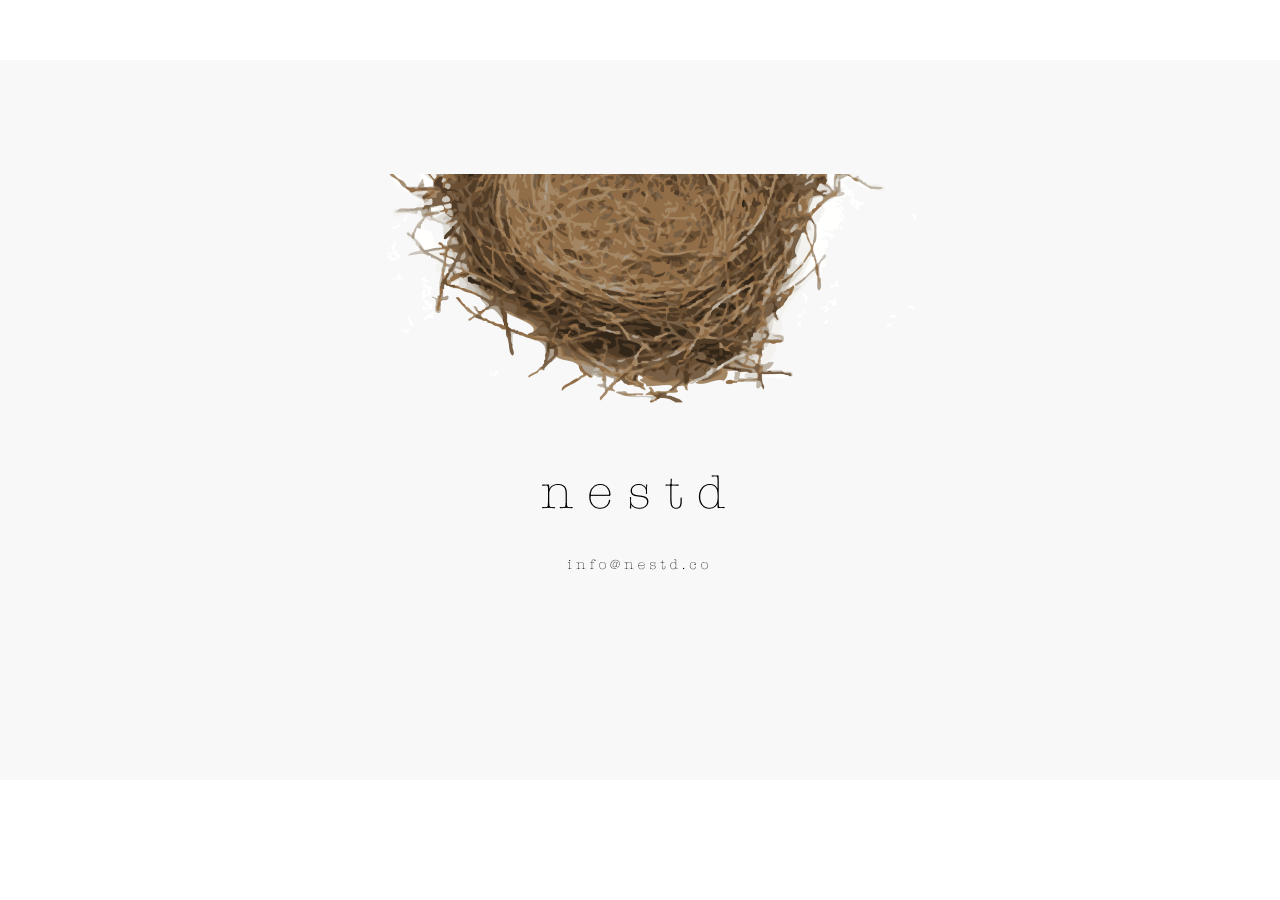
==== index.html @ 17ba3c1f "Update index.html" ====
<!DOCTYPE html>
<html>
<head>
  <!-- meta -->
  <title>nestd</title>
  <meta name="description" content="nestd">
  <meta name="viewport" content="width=device-width, initial-scale=1.0, user-scalable=no">
  <meta charset="utf-8">

  <!-- css -->
  <link type="text/css" rel="stylesheet" href="/css/main.css">

  <!--fonts-->
  <link type="text/css" rel="stylesheet" href="https://fonts.googleapis.com/css?family=Karla:400,400italic,700,700italic" />

  <!-- js -->

</head>

<body>

  <div class='hero'>
<img src="/img/hero.png" alt="hero">

<div class='container'>
<div class='cover'>
</div>
  <h2></h2>
</div>  
</div>

</body>

</html>
---- css/main.css ----
/* Base Styles */
* {
    margin: 0;
    padding: 0;
    box-sizing: border-box;
}

body {
    font-family: 'Helvetica Neue', Arial, sans-serif;
    line-height: 1.6;
    color: #333;
    background-color: #fff;
}

/* Typography */
h1 {
    font-size: 2.5rem;
    font-weight: 300;
    letter-spacing: 2px;
}

h2 {
    font-size: 1.8rem;
    font-weight: 300;
    letter-spacing: 1px;
}

/* Header & Navigation */
.main-header {
    position: fixed;
    top: 0;
    left: 0;
    right: 0;
    background-color: rgba(255, 255, 255, 0.95);
    padding: 1rem 2rem;
    z-index: 1000;
    border-bottom: 1px solid #eee;
}

.nav-container {
    max-width: 1400px;
    margin: 0 auto;
    display: flex;
    justify-content: space-between;
    align-items: center;
}

.logo a {
    font-size: 1.2rem;
    text-decoration: none;
    color: #333;
    letter-spacing: 3px;
}

.nav-links {
    display: flex;
    gap: 2rem;
    list-style: none;
}

.nav-links a {
    text-decoration: none;
    color: #333;
    font-size: 0.9rem;
    letter-spacing: 1px;
    transition: color 0.3s ease;
}

.nav-links a:hover {
    color: #666;
}

/* Hero Section */
.hero {
    height: 80vh;
    display: flex;
    flex-direction: column;
    justify-content: center;
    align-items: center;
    text-align: center;
    padding: 2rem;
    background-color: #f8f8f8;
    margin-top: 60px;
}

.hero p {
    margin-top: 1rem;
    font-size: 1.2rem;
    color: #666;
}

/* Collection Grid */
.collection-grid {
    max-width: 1400px;
    margin: 0 auto;
    padding: 4rem 2rem;
}

.piece {
    margin-bottom: 6rem;
}

.piece-image {
    margin-bottom: 2rem;
}

.piece-image img {
    width: 100%;
    height: auto;
    object-fit: cover;
}

.piece-details {
    text-align: center;
    max-width: 600px;
    margin: 0 auto;
}

.piece-details h2 {
    margin-bottom: 1rem;
}

.piece-details p {
    color: #666;
    margin-bottom: 1.5rem;
}

/* Buttons */
.contact-btn, .submit-btn {
    background-color: transparent;
    border: 1px solid #333;
    color: #333;
    padding: 1rem 2rem;
    font-size: 0.9rem;
    letter-spacing: 1px;
    cursor: pointer;
    transition: all 0.3s ease;
}

.contact-btn:hover, .submit-btn:hover {
    background-color: #333;
    color: #fff;
}

/* About Section */
.about-section {
    padding: 6rem 2rem;
    background-color: #f8f8f8;
}

.about-content {
    max-width: 800px;
    margin: 0 auto;
    text-align: center;
}

.about-content h2 {
    margin-bottom: 2rem;
}

/* Contact Form */
.contact-section {
    max-width: 600px;
    margin: 0 auto;
    padding: 6rem 2rem;
}

.contact-section h2 {
    text-align: center;
    margin-bottom: 3rem;
}

.form-group {
    position: relative;
    margin-bottom: 2rem;
}

.form-group input,
.form-group textarea {
    width: 100%;
    padding: 0.8rem 0;
    border: none;
    border-bottom: 1px solid #ddd;
    background-color: transparent;
    transition: border-color 0.3s ease;
}

.form-group label {
    position: absolute;
    top: 0.8rem;
    left: 0;
    color: #666;
    transition: all 0.3s ease;
    pointer-events: none;
}

.form-group input:focus,
.form-group textarea:focus {
    outline: none;
    border-bottom-color: #333;
}

.form-group input:focus + label,
.form-group textarea:focus + label,
.form-group input:valid + label,
.form-group textarea:valid + label {
    top: -1.2rem;
    font-size: 0.8rem;
    color: #333;
}

.form-group textarea {
    min-height: 100px;
    resize: vertical;
}

/* Footer */
footer {
    text-align: center;
    padding: 2rem;
    background-color: #f8f8f8;
    color: #666;
    font-size: 0.9rem;
}

/* Responsive Design */
@media (max-width: 768px) {
    .nav-container {
        flex-direction: column;
        gap: 1rem;
    }

    .nav-links {
        gap: 1rem;
    }

    .hero {
        height: 60vh;
        margin-top: 100px;
    }

    h1 {
        font-size: 2rem;
    }

    .collection-grid {
        padding: 2rem 1rem;
    }

    .piece {
        margin-bottom: 4rem;
    }

    .contact-section {
        padding: 4rem 1rem;
    }
}
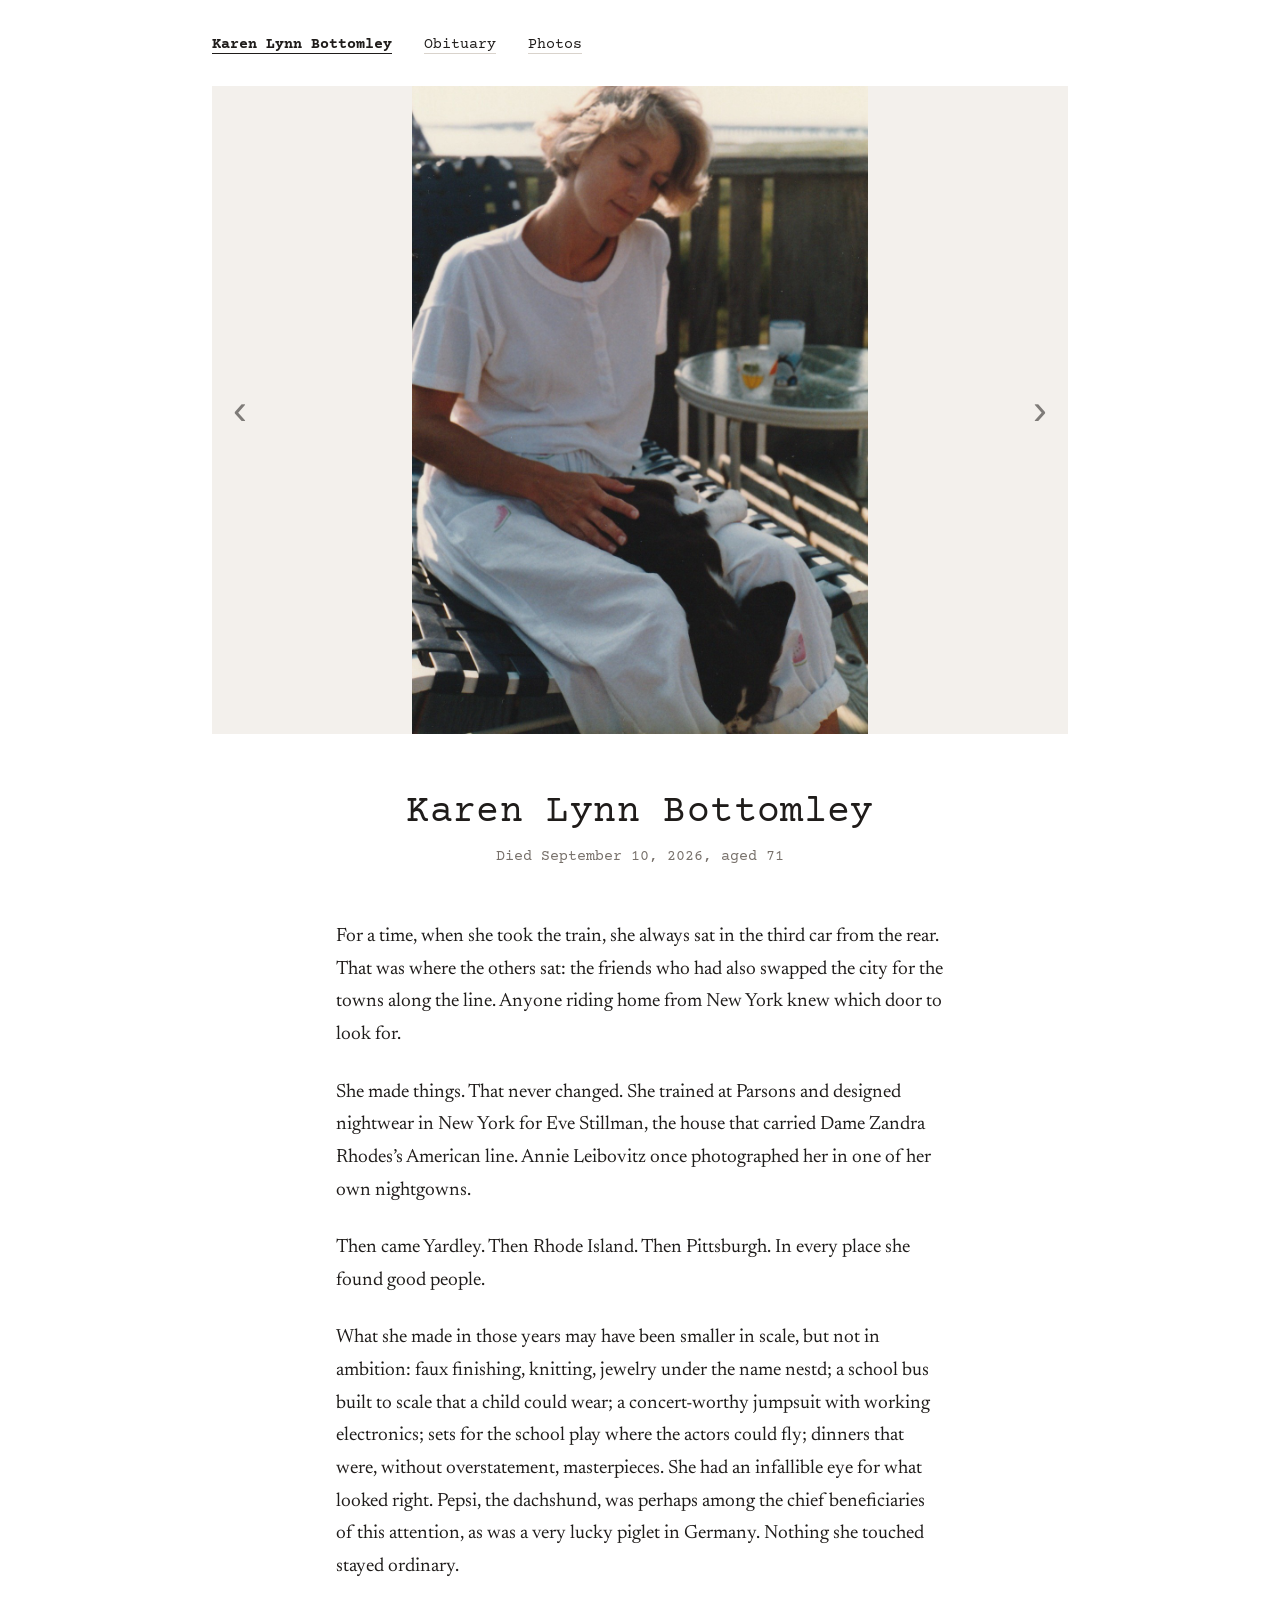
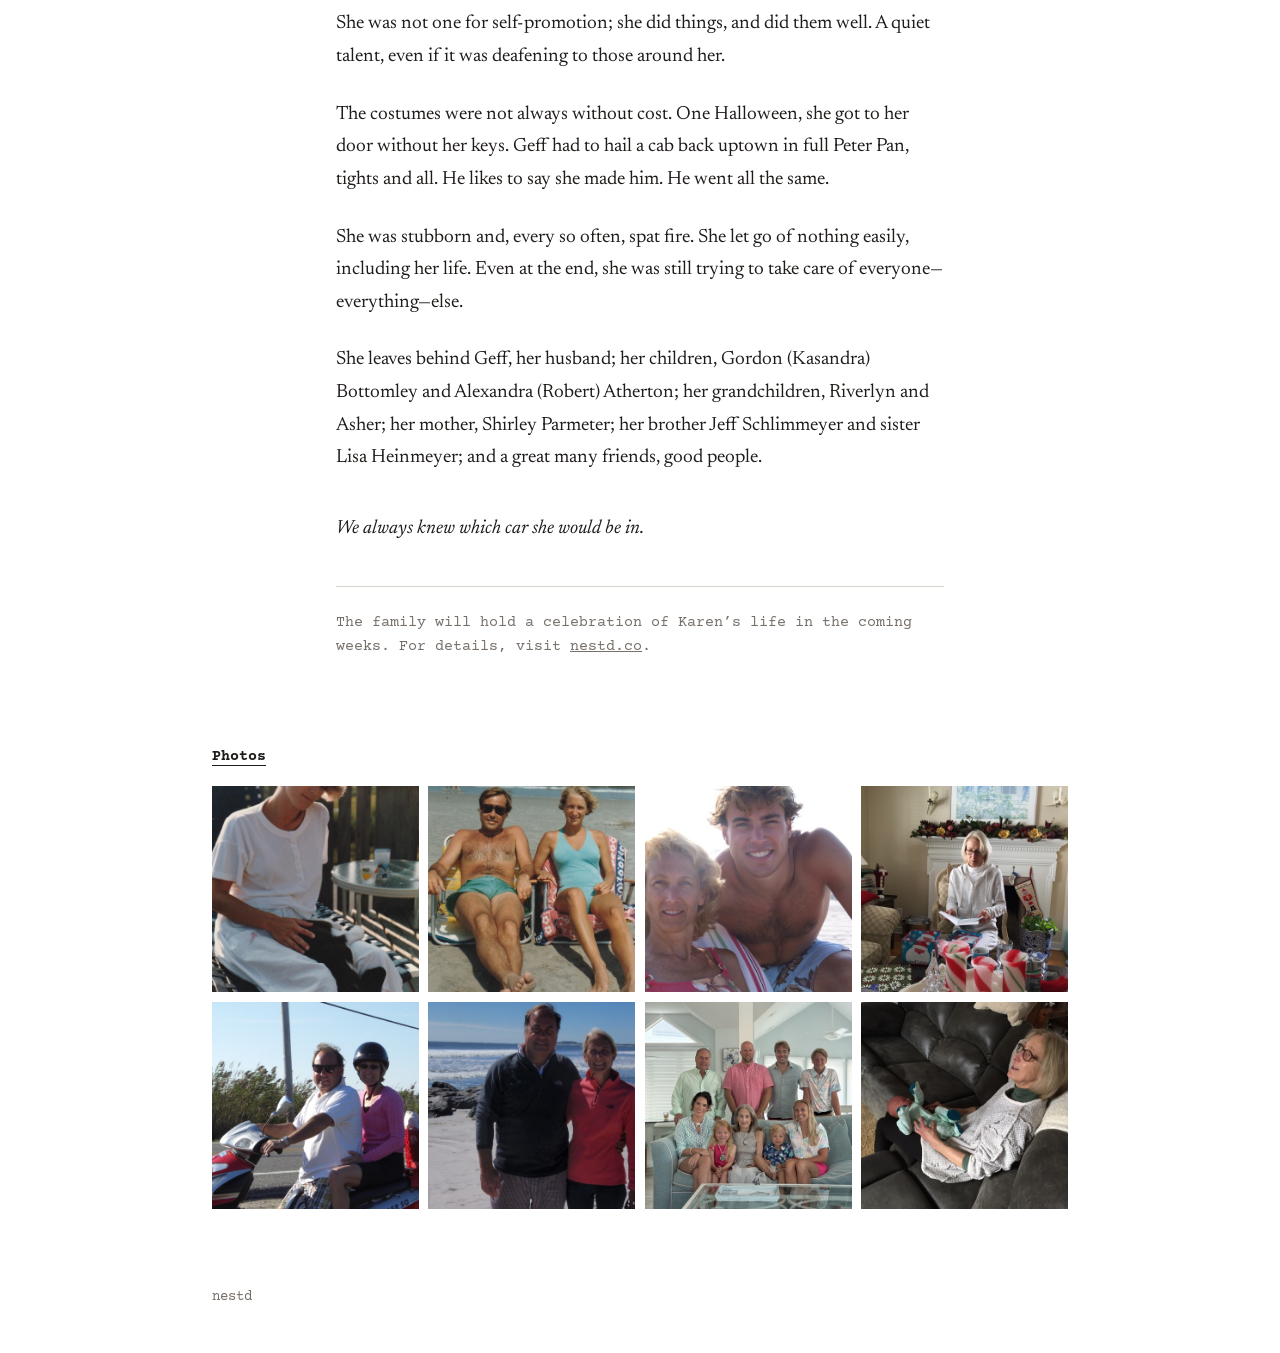
==== commit ee5649f4: "Memorial landing page for Karen Bottomley: hero gallery, obituary, photo grid" ====
--- a/index.html
+++ b/index.html
@@ -1,34 +1,63 @@
 <!DOCTYPE html>
-<html>
+<html lang="en">
 <head>
-  <!-- meta -->
-  <title>nestd</title>
-  <meta name="description" content="nestd">
-  <meta name="viewport" content="width=device-width, initial-scale=1.0, user-scalable=no">
   <meta charset="utf-8">
+  <title>Karen Lynn Bottomley</title>
+  <meta name="description" content="In loving memory of Karen Lynn Bottomley.">
+  <meta name="viewport" content="width=device-width, initial-scale=1">
+  <link rel="preconnect" href="https://fonts.googleapis.com">
+  <link rel="preconnect" href="https://fonts.gstatic.com" crossorigin>
+  <link href="https://fonts.googleapis.com/css2?family=Courier+Prime:wght@400;700&family=Newsreader:ital,opsz,wght@0,6..72,400;1,6..72,400&display=swap" rel="stylesheet">
+  <link rel="stylesheet" href="css/main.css">
+</head>
+<body>
+  <div class="page">
+    <nav class="nav" aria-label="Main">
+      <a class="brand" href="#top">Karen Lynn Bottomley</a>
+      <a href="#obituary">Obituary</a>
+      <a href="#gallery-section">Photos</a>
+    </nav>
 
-  <!-- css -->
-  <link type="text/css" rel="stylesheet" href="/css/main.css">
+    <div class="hero" id="top" aria-roledescription="carousel" aria-label="Photos of Karen">
+      <div class="stage" id="stage"></div>
+      <button class="arrow prev" id="hero-prev" aria-label="Previous photo">&#8249;</button>
+      <button class="arrow next" id="hero-next" aria-label="Next photo">&#8250;</button>
+    </div>
 
-  <!--fonts-->
-  <link type="text/css" rel="stylesheet" href="https://fonts.googleapis.com/css?family=Karla:400,400italic,700,700italic" />
+    <header class="title">
+      <h1>Karen Lynn Bottomley</h1>
+      <p class="dates">Died September 10, 2026, aged 71</p>
+    </header>
 
-  <!-- js -->
+    <main>
+      <article class="obituary" id="obituary">
+        <p>For a time, when she took the train, she always sat in the third car from the rear. That was where the others sat: the friends who had also swapped the city for the towns along the line. Anyone riding home from New York knew which door to look for.</p>
+        <p>She made things. That never changed. She trained at Parsons and designed nightwear in New York for Eve Stillman, the house that carried Dame Zandra Rhodes&rsquo;s American line. Annie Leibovitz once photographed her in one of her own nightgowns.</p>
+        <p>Then came Yardley. Then Rhode Island. Then Pittsburgh. In every place she found good people.</p>
+        <p>What she made in those years may have been smaller in scale, but not in ambition: faux finishing, knitting, jewelry under the name nestd; a school bus built to scale that a child could wear; a concert-worthy jumpsuit with working electronics; sets for the school play where the actors could fly; dinners that were, without overstatement, masterpieces. She had an infallible eye for what looked right. Pepsi, the dachshund, was perhaps among the chief beneficiaries of this attention, as was a very lucky piglet in Germany. Nothing she touched stayed ordinary.</p>
+        <p>She was not one for self-promotion; she did things, and did them well. A quiet talent, even if it was deafening to those around her.</p>
+        <p>The costumes were not always without cost. One Halloween, she got to her door without her keys. Geff had to hail a cab back uptown in full Peter Pan, tights and all. He likes to say she made him. He went all the same.</p>
+        <p>She was stubborn and, every so often, spat fire. She let go of nothing easily, including her life. Even at the end, she was still trying to take care of everyone&mdash;everything&mdash;else.</p>
+        <p>She leaves behind Geff, her husband; her children, Gordon (Kasandra) Bottomley and Alexandra (Robert) Atherton; her grandchildren, Riverlyn and Asher; her mother, Shirley Parmeter; her brother Jeff Schlimmeyer and sister Lisa Heinmeyer; and a great many friends, good people.</p>
+        <p class="closing">We always knew which car she would be in.</p>
+        <p class="note">The family will hold a celebration of Karen&rsquo;s life in the coming weeks. For details, visit <a href="https://nestd.co">nestd.co</a>.</p>
+      </article>
 
-</head>
+      <section class="gallery-section" id="gallery-section" aria-label="Photos">
+        <h2>Photos</h2>
+        <div class="gallery" id="gallery"></div>
+      </section>
+    </main>
 
-<body>
+    <footer><a href="#top">nestd</a></footer>
+  </div>
 
-  <div class='hero'>
-<img src="/img/hero.png" alt="hero">
-
-<div class='container'>
-<div class='cover'>
-</div>
-  <h2></h2>
-</div>  
-</div>
-
+  <div class="lightbox" id="lightbox" hidden role="dialog" aria-modal="true" aria-label="Photo viewer">
+    <button class="lb-close" aria-label="Close">&times;</button>
+    <button class="lb-prev" aria-label="Previous">&#8249;</button>
+    <figure><img id="lb-img" alt=""><figcaption id="lb-cap"></figcaption></figure>
+    <button class="lb-next" aria-label="Next">&#8250;</button>
+  </div>
+  <script src="js/gallery.js"></script>
 </body>
-
 </html>
--- a/css/main.css
+++ b/css/main.css
@@ -1,257 +1,53 @@
-/* Base Styles */
-* {
-    margin: 0;
-    padding: 0;
-    box-sizing: border-box;
-}
+:root { --bg:#fff; --ink:#1f1c1a; --muted:#77706a; --line:#d9d3cc; --stage:#f3f0ec;
+  --mono:"Courier Prime","Courier New",Courier,monospace; --serif:"Newsreader",Georgia,"Times New Roman",serif; }
+@media (prefers-color-scheme: dark) { :root { --bg:#151413; --ink:#ebe6df; --muted:#9b938a; --line:#3a3530; --stage:#1e1c1a; } }
+* { box-sizing:border-box; }
+html { scroll-behavior:smooth; }
+body { margin:0; background:var(--bg); color:var(--ink); font:1.2rem/1.7 var(--serif); -webkit-font-smoothing:antialiased; }
+a { color:inherit; }
+.page { max-width:56rem; margin:0 auto; padding:0 1.25rem; }
 
-body {
-    font-family: 'Helvetica Neue', Arial, sans-serif;
-    line-height: 1.6;
-    color: #333;
-    background-color: #fff;
-}
+/* nav */
+.nav { display:flex; flex-wrap:wrap; gap:.5rem 2rem; align-items:baseline; padding:2.25rem 0 2rem; font:.95rem var(--mono); }
+.nav a { text-decoration:none; border-bottom:1px solid var(--line); }
+.nav a:hover { border-bottom-color:var(--ink); }
+.nav .brand { font-weight:700; border-bottom-color:var(--ink); }
 
-/* Typography */
-h1 {
-    font-size: 2.5rem;
-    font-weight: 300;
-    letter-spacing: 2px;
-}
+/* hero carousel */
+.hero { position:relative; background:var(--stage); }
+.stage { position:relative; height:min(72vh,44rem); min-height:20rem; }
+.stage img { position:absolute; inset:0; width:100%; height:100%; object-fit:contain; opacity:0; transition:opacity .9s ease; }
+.stage img.on { opacity:1; }
+.arrow { position:absolute; top:50%; transform:translateY(-50%); width:3rem; height:4rem; border:0; background:none; color:var(--ink); opacity:.55; font-size:2.6rem; line-height:1; cursor:pointer; }
+.arrow:hover, .arrow:focus-visible { opacity:1; }
+.prev { left:.25rem; } .next { right:.25rem; }
 
-h2 {
-    font-size: 1.8rem;
-    font-weight: 300;
-    letter-spacing: 1px;
-}
+/* title */
+.title { text-align:center; padding:3.5rem 0 1rem; }
+h1 { font:400 clamp(1.7rem,5vw,2.4rem)/1.2 var(--mono); margin:0; letter-spacing:.01em; }
+.dates { font:.95rem var(--mono); color:var(--muted); margin:.75rem 0 0; }
 
-/* Header & Navigation */
-.main-header {
-    position: fixed;
-    top: 0;
-    left: 0;
-    right: 0;
-    background-color: rgba(255, 255, 255, 0.95);
-    padding: 1rem 2rem;
-    z-index: 1000;
-    border-bottom: 1px solid #eee;
-}
+/* obituary */
+.obituary { max-width:38rem; margin:2.5rem auto 0; }
+.obituary p { margin:0 0 1.3em; }
+.obituary .closing { font-style:italic; margin-top:2em; }
+.obituary .note { font:.95rem/1.6 var(--mono); color:var(--muted); border-top:1px solid var(--line); padding-top:1.5rem; margin-top:2.5rem; }
 
-.nav-container {
-    max-width: 1400px;
-    margin: 0 auto;
-    display: flex;
-    justify-content: space-between;
-    align-items: center;
-}
+/* gallery */
+.gallery-section { margin-top:5rem; }
+h2 { font:700 .95rem var(--mono); margin:0 0 1.25rem; display:inline-block; border-bottom:1px solid var(--ink); }
+.gallery { display:grid; grid-template-columns:repeat(auto-fill,minmax(170px,1fr)); gap:.6rem; }
+.gallery button { padding:0; border:0; background:var(--stage); cursor:zoom-in; aspect-ratio:1; overflow:hidden; }
+.gallery img { width:100%; height:100%; object-fit:cover; display:block; transition:transform .35s; }
+.gallery button:hover img, .gallery button:focus-visible img { transform:scale(1.04); }
+footer { padding:5rem 0 3rem; font:.9rem var(--mono); color:var(--muted); }
+footer a { text-decoration:none; }
 
-.logo a {
-    font-size: 1.2rem;
-    text-decoration: none;
-    color: #333;
-    letter-spacing: 3px;
-}
-
-.nav-links {
-    display: flex;
-    gap: 2rem;
-    list-style: none;
-}
-
-.nav-links a {
-    text-decoration: none;
-    color: #333;
-    font-size: 0.9rem;
-    letter-spacing: 1px;
-    transition: color 0.3s ease;
-}
-
-.nav-links a:hover {
-    color: #666;
-}
-
-/* Hero Section */
-.hero {
-    height: 80vh;
-    display: flex;
-    flex-direction: column;
-    justify-content: center;
-    align-items: center;
-    text-align: center;
-    padding: 2rem;
-    background-color: #f8f8f8;
-    margin-top: 60px;
-}
-
-.hero p {
-    margin-top: 1rem;
-    font-size: 1.2rem;
-    color: #666;
-}
-
-/* Collection Grid */
-.collection-grid {
-    max-width: 1400px;
-    margin: 0 auto;
-    padding: 4rem 2rem;
-}
-
-.piece {
-    margin-bottom: 6rem;
-}
-
-.piece-image {
-    margin-bottom: 2rem;
-}
-
-.piece-image img {
-    width: 100%;
-    height: auto;
-    object-fit: cover;
-}
-
-.piece-details {
-    text-align: center;
-    max-width: 600px;
-    margin: 0 auto;
-}
-
-.piece-details h2 {
-    margin-bottom: 1rem;
-}
-
-.piece-details p {
-    color: #666;
-    margin-bottom: 1.5rem;
-}
-
-/* Buttons */
-.contact-btn, .submit-btn {
-    background-color: transparent;
-    border: 1px solid #333;
-    color: #333;
-    padding: 1rem 2rem;
-    font-size: 0.9rem;
-    letter-spacing: 1px;
-    cursor: pointer;
-    transition: all 0.3s ease;
-}
-
-.contact-btn:hover, .submit-btn:hover {
-    background-color: #333;
-    color: #fff;
-}
-
-/* About Section */
-.about-section {
-    padding: 6rem 2rem;
-    background-color: #f8f8f8;
-}
-
-.about-content {
-    max-width: 800px;
-    margin: 0 auto;
-    text-align: center;
-}
-
-.about-content h2 {
-    margin-bottom: 2rem;
-}
-
-/* Contact Form */
-.contact-section {
-    max-width: 600px;
-    margin: 0 auto;
-    padding: 6rem 2rem;
-}
-
-.contact-section h2 {
-    text-align: center;
-    margin-bottom: 3rem;
-}
-
-.form-group {
-    position: relative;
-    margin-bottom: 2rem;
-}
-
-.form-group input,
-.form-group textarea {
-    width: 100%;
-    padding: 0.8rem 0;
-    border: none;
-    border-bottom: 1px solid #ddd;
-    background-color: transparent;
-    transition: border-color 0.3s ease;
-}
-
-.form-group label {
-    position: absolute;
-    top: 0.8rem;
-    left: 0;
-    color: #666;
-    transition: all 0.3s ease;
-    pointer-events: none;
-}
-
-.form-group input:focus,
-.form-group textarea:focus {
-    outline: none;
-    border-bottom-color: #333;
-}
-
-.form-group input:focus + label,
-.form-group textarea:focus + label,
-.form-group input:valid + label,
-.form-group textarea:valid + label {
-    top: -1.2rem;
-    font-size: 0.8rem;
-    color: #333;
-}
-
-.form-group textarea {
-    min-height: 100px;
-    resize: vertical;
-}
-
-/* Footer */
-footer {
-    text-align: center;
-    padding: 2rem;
-    background-color: #f8f8f8;
-    color: #666;
-    font-size: 0.9rem;
-}
-
-/* Responsive Design */
-@media (max-width: 768px) {
-    .nav-container {
-        flex-direction: column;
-        gap: 1rem;
-    }
-
-    .nav-links {
-        gap: 1rem;
-    }
-
-    .hero {
-        height: 60vh;
-        margin-top: 100px;
-    }
-
-    h1 {
-        font-size: 2rem;
-    }
-
-    .collection-grid {
-        padding: 2rem 1rem;
-    }
-
-    .piece {
-        margin-bottom: 4rem;
-    }
-
-    .contact-section {
-        padding: 4rem 1rem;
-    }
-}
+/* lightbox */
+.lightbox { position:fixed; inset:0; background:rgba(15,14,13,.95); display:flex; align-items:center; justify-content:center; z-index:10; }
+.lightbox[hidden] { display:none; }
+.lightbox figure { margin:0; max-width:92vw; text-align:center; color:#ddd; font:.95rem var(--mono); }
+.lightbox img { max-width:92vw; max-height:84vh; }
+.lightbox button { position:absolute; background:none; border:0; color:#fff; font-size:2.6rem; cursor:pointer; padding:1rem; line-height:1; }
+.lb-close { top:.5rem; right:.75rem; } .lb-prev { left:.25rem; } .lb-next { right:.25rem; }
+@media (prefers-reduced-motion: reduce) { .stage img, .gallery img { transition:none; } html { scroll-behavior:auto; } }
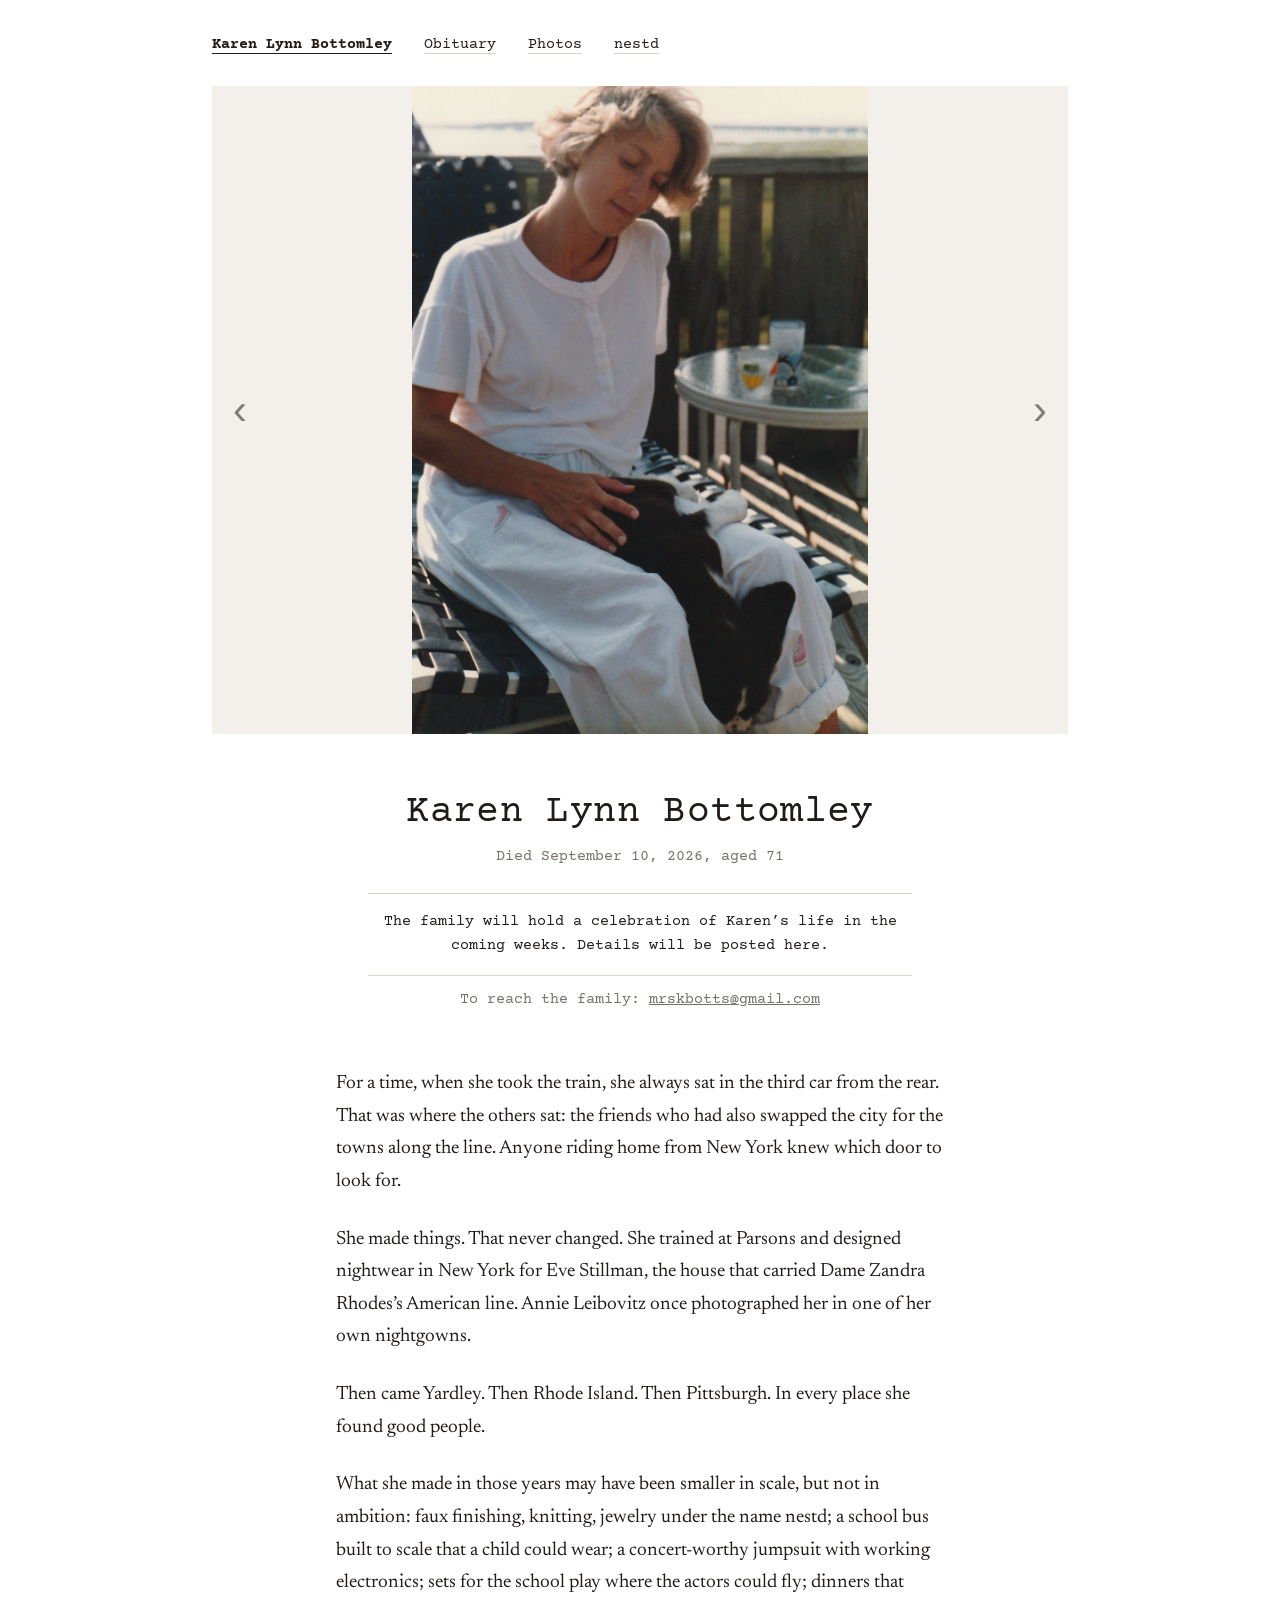
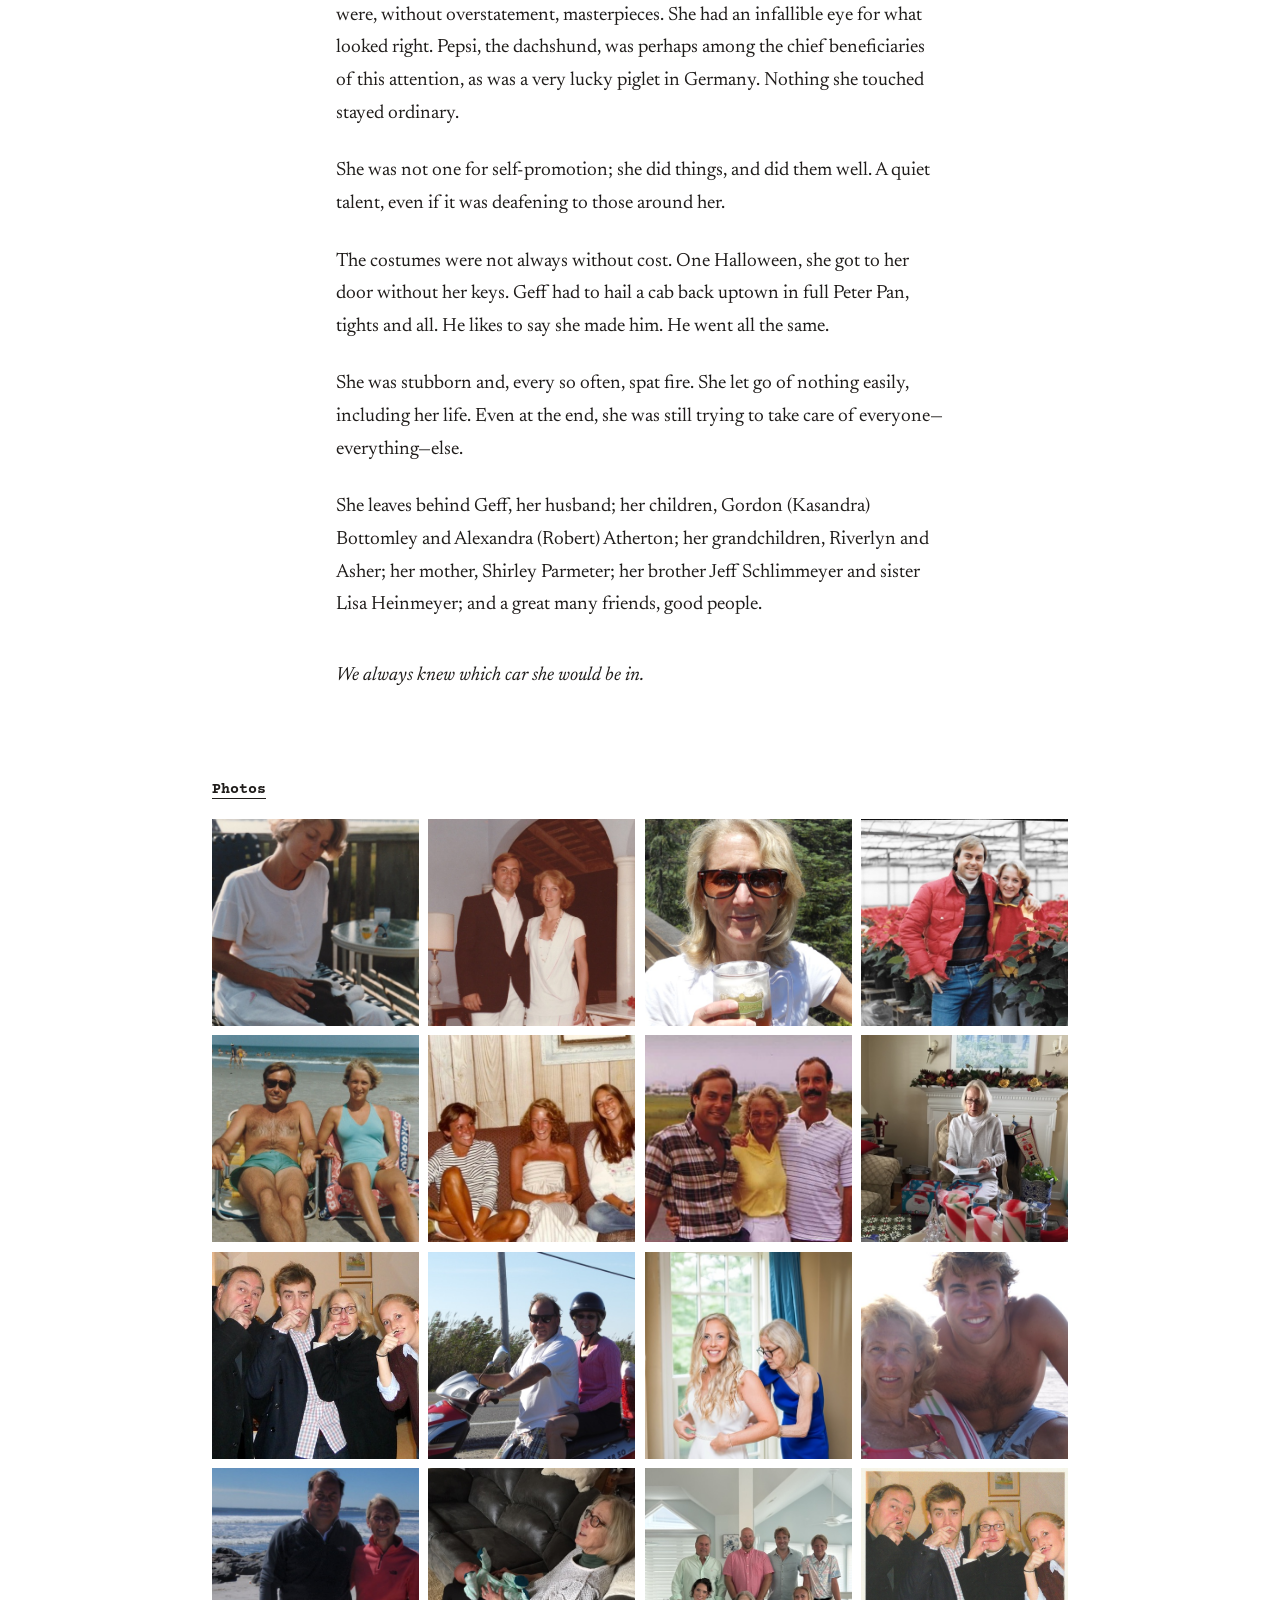
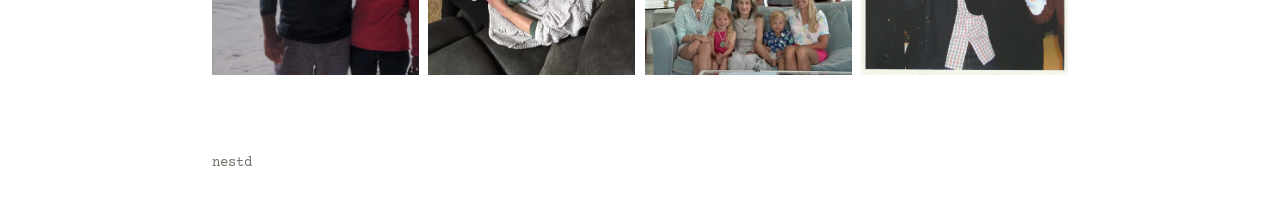
==== commit 2a973c45: "Add nestd page, more photos, celebration notice, family contact" ====
--- a/index.html
+++ b/index.html
@@ -16,6 +16,7 @@
       <a class="brand" href="#top">Karen Lynn Bottomley</a>
       <a href="#obituary">Obituary</a>
       <a href="#gallery-section">Photos</a>
+      <a href="nestd.html">nestd</a>
     </nav>
 
     <div class="hero" id="top" aria-roledescription="carousel" aria-label="Photos of Karen">
@@ -27,6 +28,8 @@
     <header class="title">
       <h1>Karen Lynn Bottomley</h1>
       <p class="dates">Died September 10, 2026, aged 71</p>
+      <p class="notice">The family will hold a celebration of Karen&rsquo;s life in the coming weeks. Details will be posted here.</p>
+      <p class="contact" id="contact"></p>
     </header>
 
     <main>
@@ -40,7 +43,6 @@
         <p>She was stubborn and, every so often, spat fire. She let go of nothing easily, including her life. Even at the end, she was still trying to take care of everyone&mdash;everything&mdash;else.</p>
         <p>She leaves behind Geff, her husband; her children, Gordon (Kasandra) Bottomley and Alexandra (Robert) Atherton; her grandchildren, Riverlyn and Asher; her mother, Shirley Parmeter; her brother Jeff Schlimmeyer and sister Lisa Heinmeyer; and a great many friends, good people.</p>
         <p class="closing">We always knew which car she would be in.</p>
-        <p class="note">The family will hold a celebration of Karen&rsquo;s life in the coming weeks. For details, visit <a href="https://nestd.co">nestd.co</a>.</p>
       </article>
 
       <section class="gallery-section" id="gallery-section" aria-label="Photos">
@@ -49,7 +51,7 @@
       </section>
     </main>
 
-    <footer><a href="#top">nestd</a></footer>
+    <footer><a href="nestd.html">nestd</a></footer>
   </div>
 
   <div class="lightbox" id="lightbox" hidden role="dialog" aria-modal="true" aria-label="Photo viewer">
@@ -58,6 +60,12 @@
     <figure><img id="lb-img" alt=""><figcaption id="lb-cap"></figcaption></figure>
     <button class="lb-next" aria-label="Next">&#8250;</button>
   </div>
+  <script>
+    // Email built in script so it is not sitting in the page source as plain text for scrapers.
+    (function () { var u = ["mrskbotts", "gmail.com"].join("@"), c = document.getElementById("contact");
+      c.appendChild(document.createTextNode("To reach the family: ")); var a = document.createElement("a"); a.href = "mailto:" + u; a.textContent = u; c.appendChild(a); })();
+  </script>
+  <script src="js/photos-karen.js"></script>
   <script src="js/gallery.js"></script>
 </body>
 </html>
--- a/css/main.css
+++ b/css/main.css
@@ -38,7 +38,7 @@
 h2 { font:700 .95rem var(--mono); margin:0 0 1.25rem; display:inline-block; border-bottom:1px solid var(--ink); }
 .gallery { display:grid; grid-template-columns:repeat(auto-fill,minmax(170px,1fr)); gap:.6rem; }
 .gallery button { padding:0; border:0; background:var(--stage); cursor:zoom-in; aspect-ratio:1; overflow:hidden; }
-.gallery img { width:100%; height:100%; object-fit:cover; display:block; transition:transform .35s; }
+.gallery img { width:100%; height:100%; object-fit:cover; object-position:center 20%; display:block; transition:transform .35s; }
 .gallery button:hover img, .gallery button:focus-visible img { transform:scale(1.04); }
 footer { padding:5rem 0 3rem; font:.9rem var(--mono); color:var(--muted); }
 footer a { text-decoration:none; }
@@ -51,3 +51,25 @@
 .lightbox button { position:absolute; background:none; border:0; color:#fff; font-size:2.6rem; cursor:pointer; padding:1rem; line-height:1; }
 .lb-close { top:.5rem; right:.75rem; } .lb-prev { left:.25rem; } .lb-next { right:.25rem; }
 @media (prefers-reduced-motion: reduce) { .stage img, .gallery img { transition:none; } html { scroll-behavior:auto; } }
+
+/* notice under the title */
+.notice { font:.95rem/1.6 var(--mono); max-width:34rem; margin:1.75rem auto 0; padding:1rem 0; border-top:1px solid var(--line); border-bottom:1px solid var(--line); }
+
+/* nestd page */
+.nav a[aria-current="page"] { border-bottom-color:var(--ink); }
+.brandhead { text-align:center; padding:1rem 0 2.5rem; }
+.logo { display:inline-block; background:#fff; padding:1.25rem 1.75rem; } /* white panel keeps the black wordmark readable in dark mode */
+.logo img { display:block; width:min(22rem,70vw); height:auto; }
+.tagline { font:.95rem var(--mono); color:var(--muted); margin:1.25rem 0 0; }
+.gallery.big { display:block; column-width:240px; column-gap:.6rem; }
+.gallery.big button { display:block; width:100%; aspect-ratio:auto; margin:0 0 .6rem; break-inside:avoid; }
+.gallery.big img { height:auto; }
+.brandhead + main .gallery-section { margin-top:0; }
+
+/* faint half-nest watermark on the nestd page */
+body { overflow-x:clip; }
+.nestmark { position:absolute; top:5rem; right:0; width:46rem; max-width:90vw; aspect-ratio:4/3; transform:translateX(52%); background:url("../images/nestd/nest.png") center/contain no-repeat; opacity:.14; pointer-events:none; z-index:-1; }
+.page { position:relative; }
+@media (max-width:700px) { .nestmark { width:24rem; top:7rem; opacity:.12; } }
+@media (prefers-color-scheme: dark) { .nestmark { opacity:.07; } }
+.contact { font:.95rem/1.6 var(--mono); margin:.75rem 0 0; color:var(--muted); }
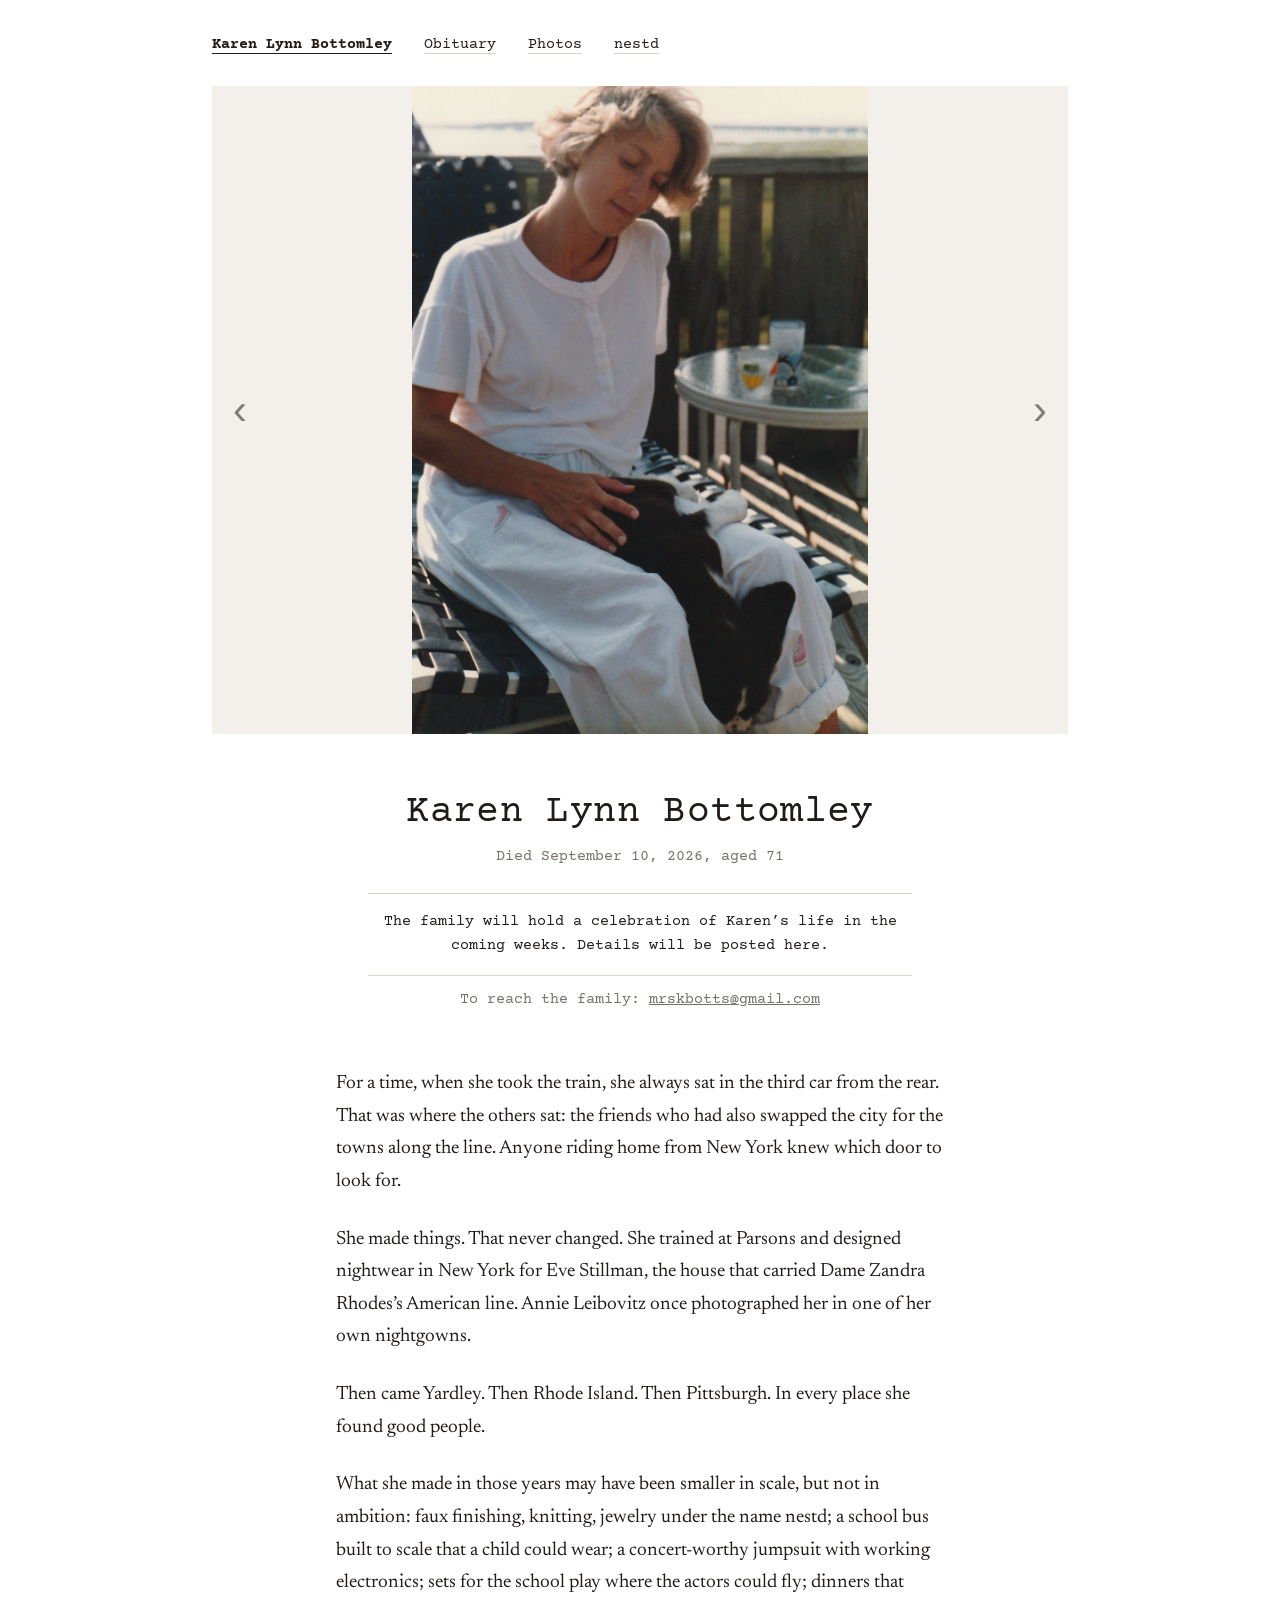
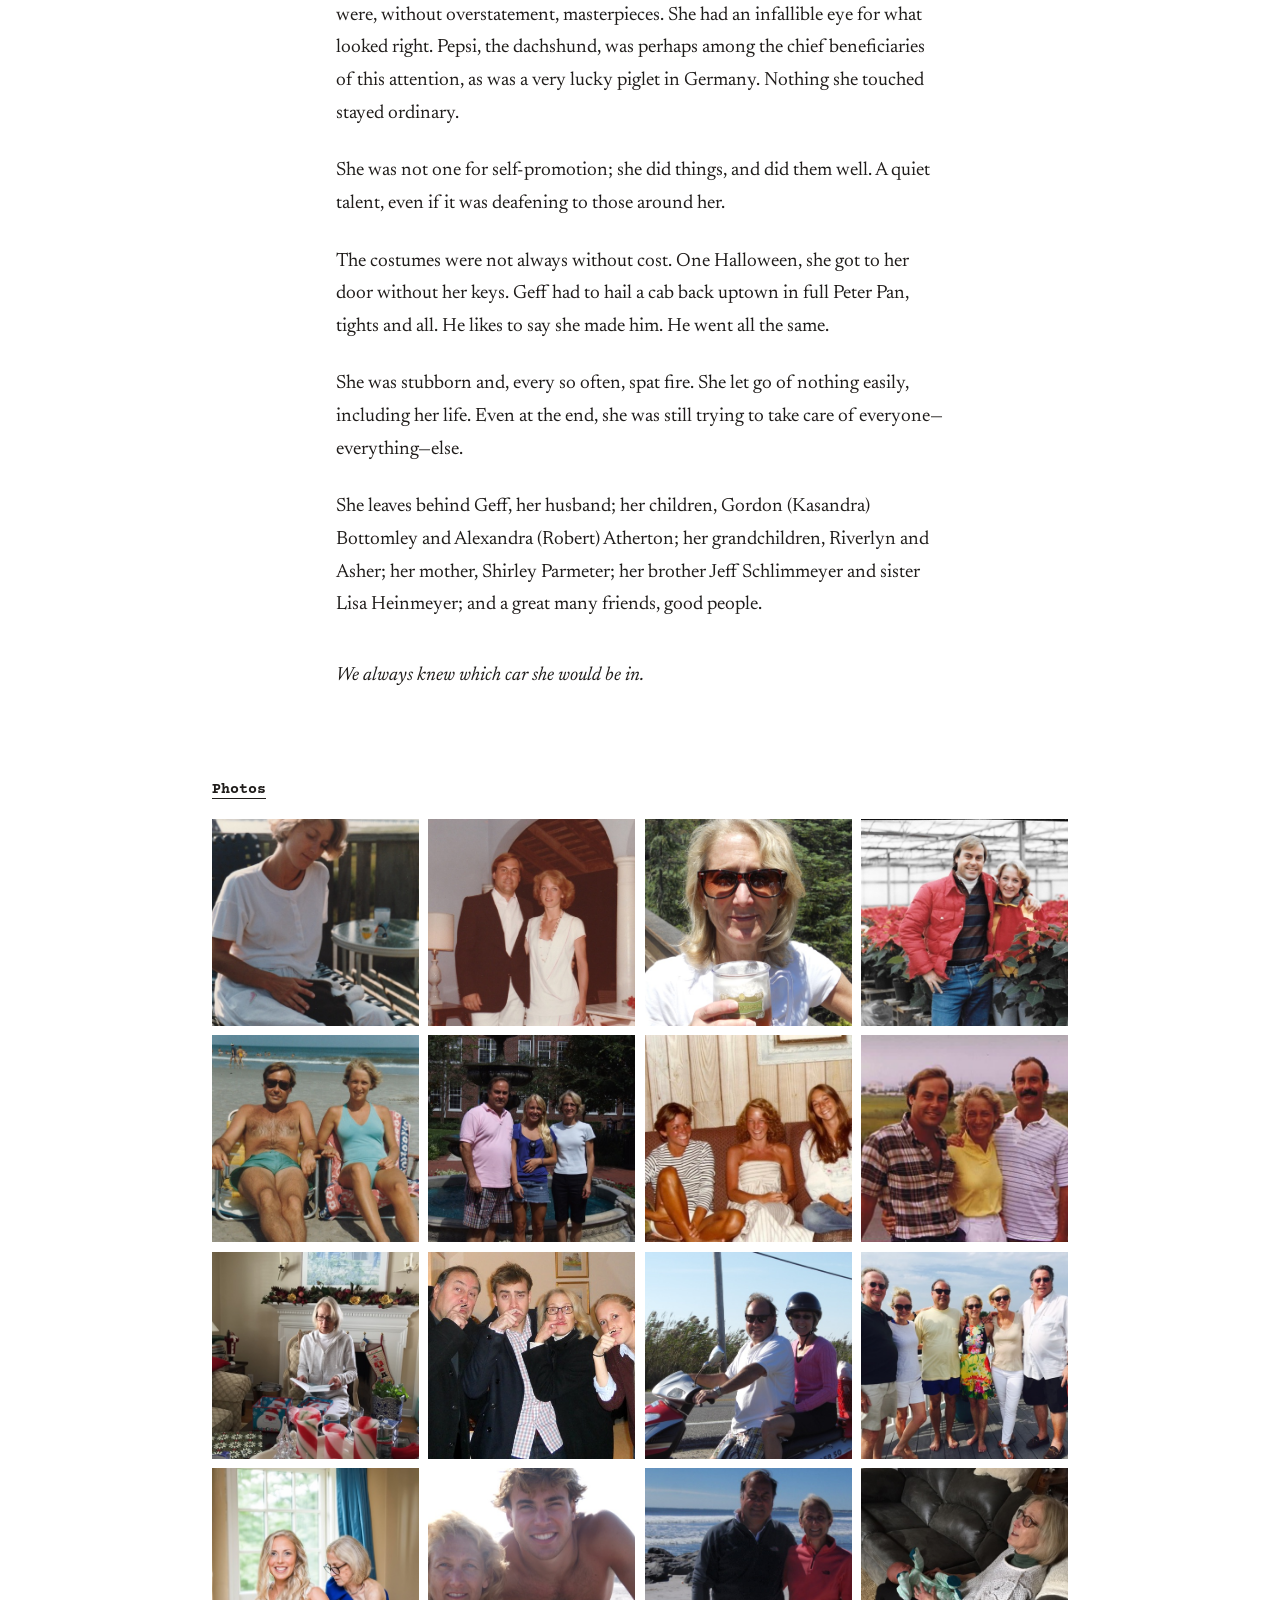
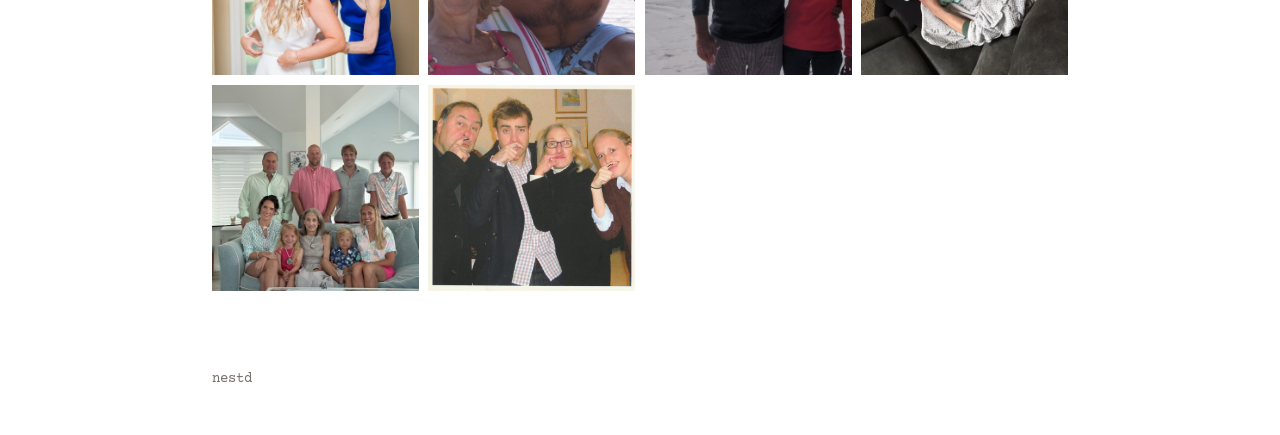
==== commit 5255cc15: "Add two more photos; light mode only" ====
--- a/index.html
+++ b/index.html
@@ -5,6 +5,7 @@
   <title>Karen Lynn Bottomley</title>
   <meta name="description" content="In loving memory of Karen Lynn Bottomley.">
   <meta name="viewport" content="width=device-width, initial-scale=1">
+  <meta name="color-scheme" content="light">
   <link rel="preconnect" href="https://fonts.googleapis.com">
   <link rel="preconnect" href="https://fonts.gstatic.com" crossorigin>
   <link href="https://fonts.googleapis.com/css2?family=Courier+Prime:wght@400;700&family=Newsreader:ital,opsz,wght@0,6..72,400;1,6..72,400&display=swap" rel="stylesheet">
--- a/css/main.css
+++ b/css/main.css
@@ -1,6 +1,5 @@
-:root { --bg:#fff; --ink:#1f1c1a; --muted:#77706a; --line:#d9d3cc; --stage:#f3f0ec;
+:root { color-scheme:light; --bg:#fff; --ink:#1f1c1a; --muted:#77706a; --line:#d9d3cc; --stage:#f3f0ec;
   --mono:"Courier Prime","Courier New",Courier,monospace; --serif:"Newsreader",Georgia,"Times New Roman",serif; }
-@media (prefers-color-scheme: dark) { :root { --bg:#151413; --ink:#ebe6df; --muted:#9b938a; --line:#3a3530; --stage:#1e1c1a; } }
 * { box-sizing:border-box; }
 html { scroll-behavior:smooth; }
 body { margin:0; background:var(--bg); color:var(--ink); font:1.2rem/1.7 var(--serif); -webkit-font-smoothing:antialiased; }
@@ -58,7 +57,7 @@
 /* nestd page */
 .nav a[aria-current="page"] { border-bottom-color:var(--ink); }
 .brandhead { text-align:center; padding:1rem 0 2.5rem; }
-.logo { display:inline-block; background:#fff; padding:1.25rem 1.75rem; } /* white panel keeps the black wordmark readable in dark mode */
+.logo { display:inline-block; background:#fff; padding:1.25rem 1.75rem; }
 .logo img { display:block; width:min(22rem,70vw); height:auto; }
 .tagline { font:.95rem var(--mono); color:var(--muted); margin:1.25rem 0 0; }
 .gallery.big { display:block; column-width:240px; column-gap:.6rem; }
@@ -66,10 +65,4 @@
 .gallery.big img { height:auto; }
 .brandhead + main .gallery-section { margin-top:0; }
 
-/* faint half-nest watermark on the nestd page */
-body { overflow-x:clip; }
-.nestmark { position:absolute; top:5rem; right:0; width:46rem; max-width:90vw; aspect-ratio:4/3; transform:translateX(52%); background:url("../images/nestd/nest.png") center/contain no-repeat; opacity:.14; pointer-events:none; z-index:-1; }
-.page { position:relative; }
-@media (max-width:700px) { .nestmark { width:24rem; top:7rem; opacity:.12; } }
-@media (prefers-color-scheme: dark) { .nestmark { opacity:.07; } }
 .contact { font:.95rem/1.6 var(--mono); margin:.75rem 0 0; color:var(--muted); }
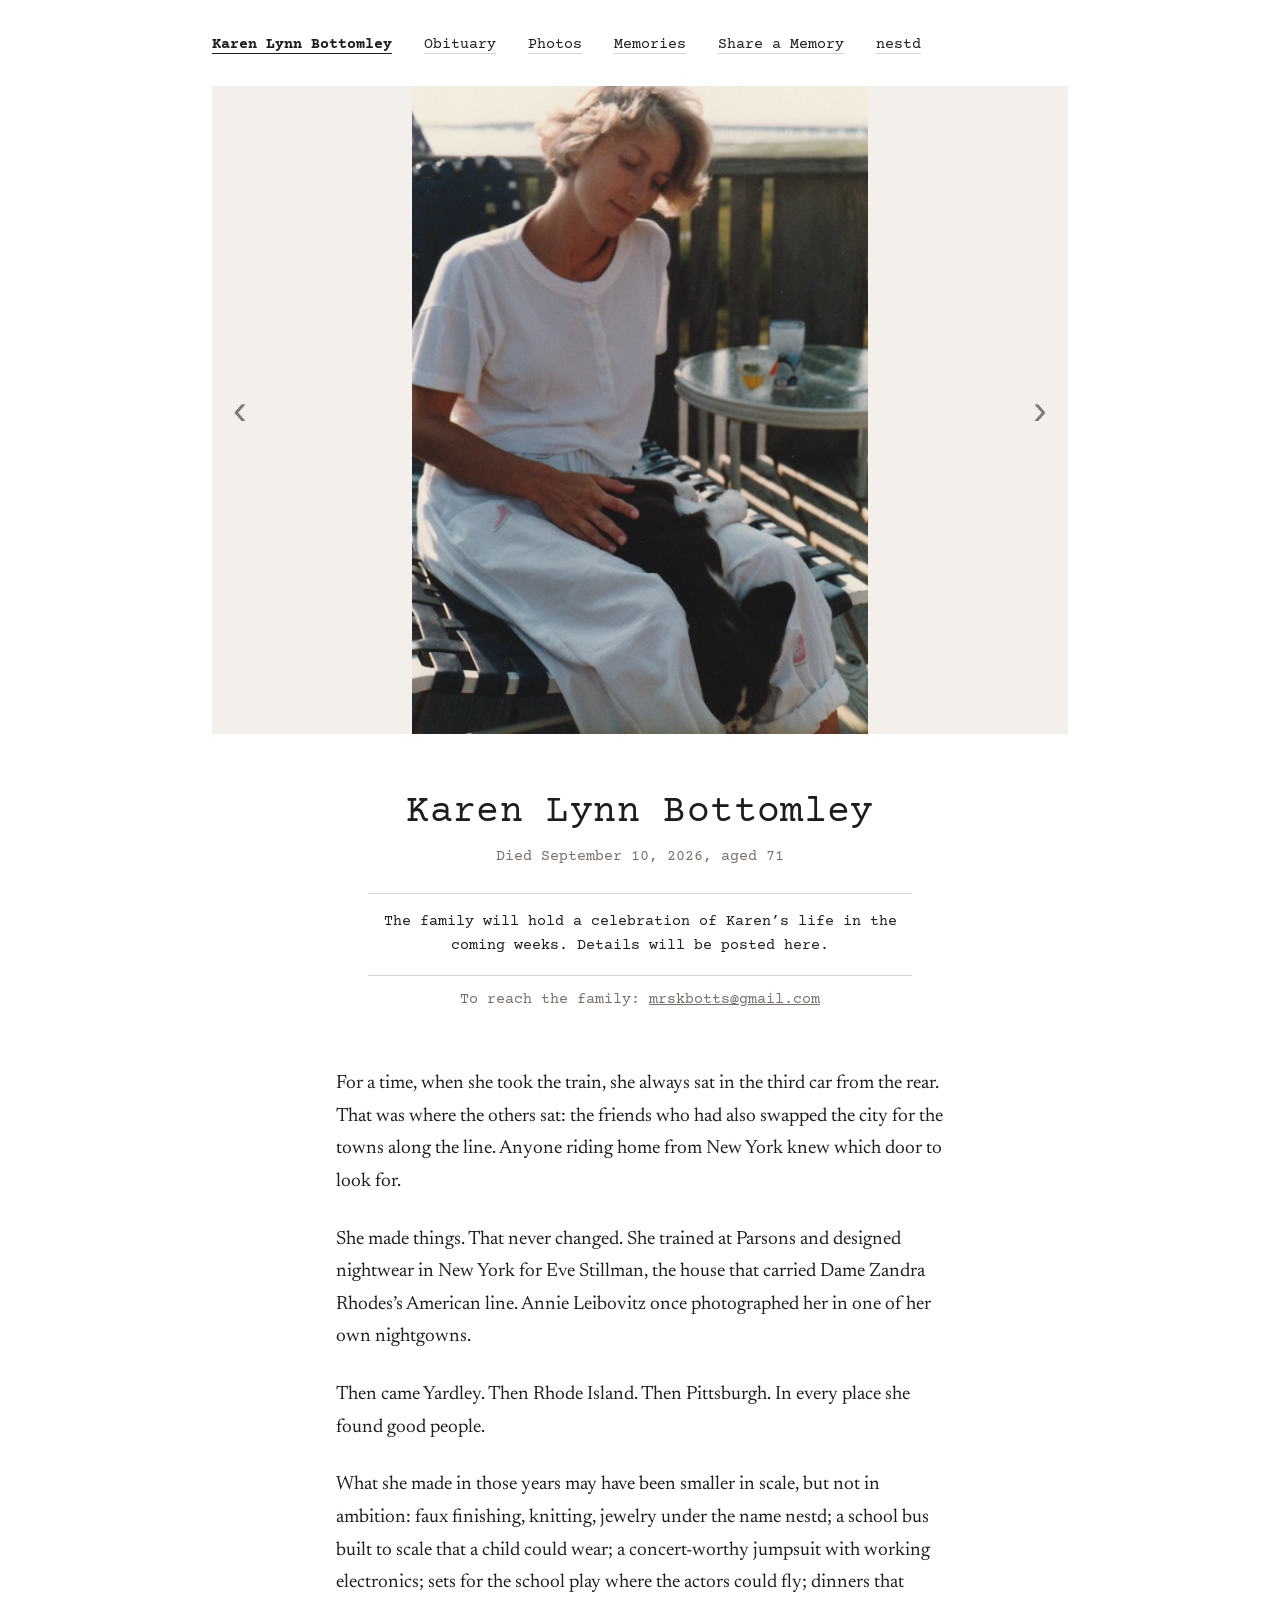
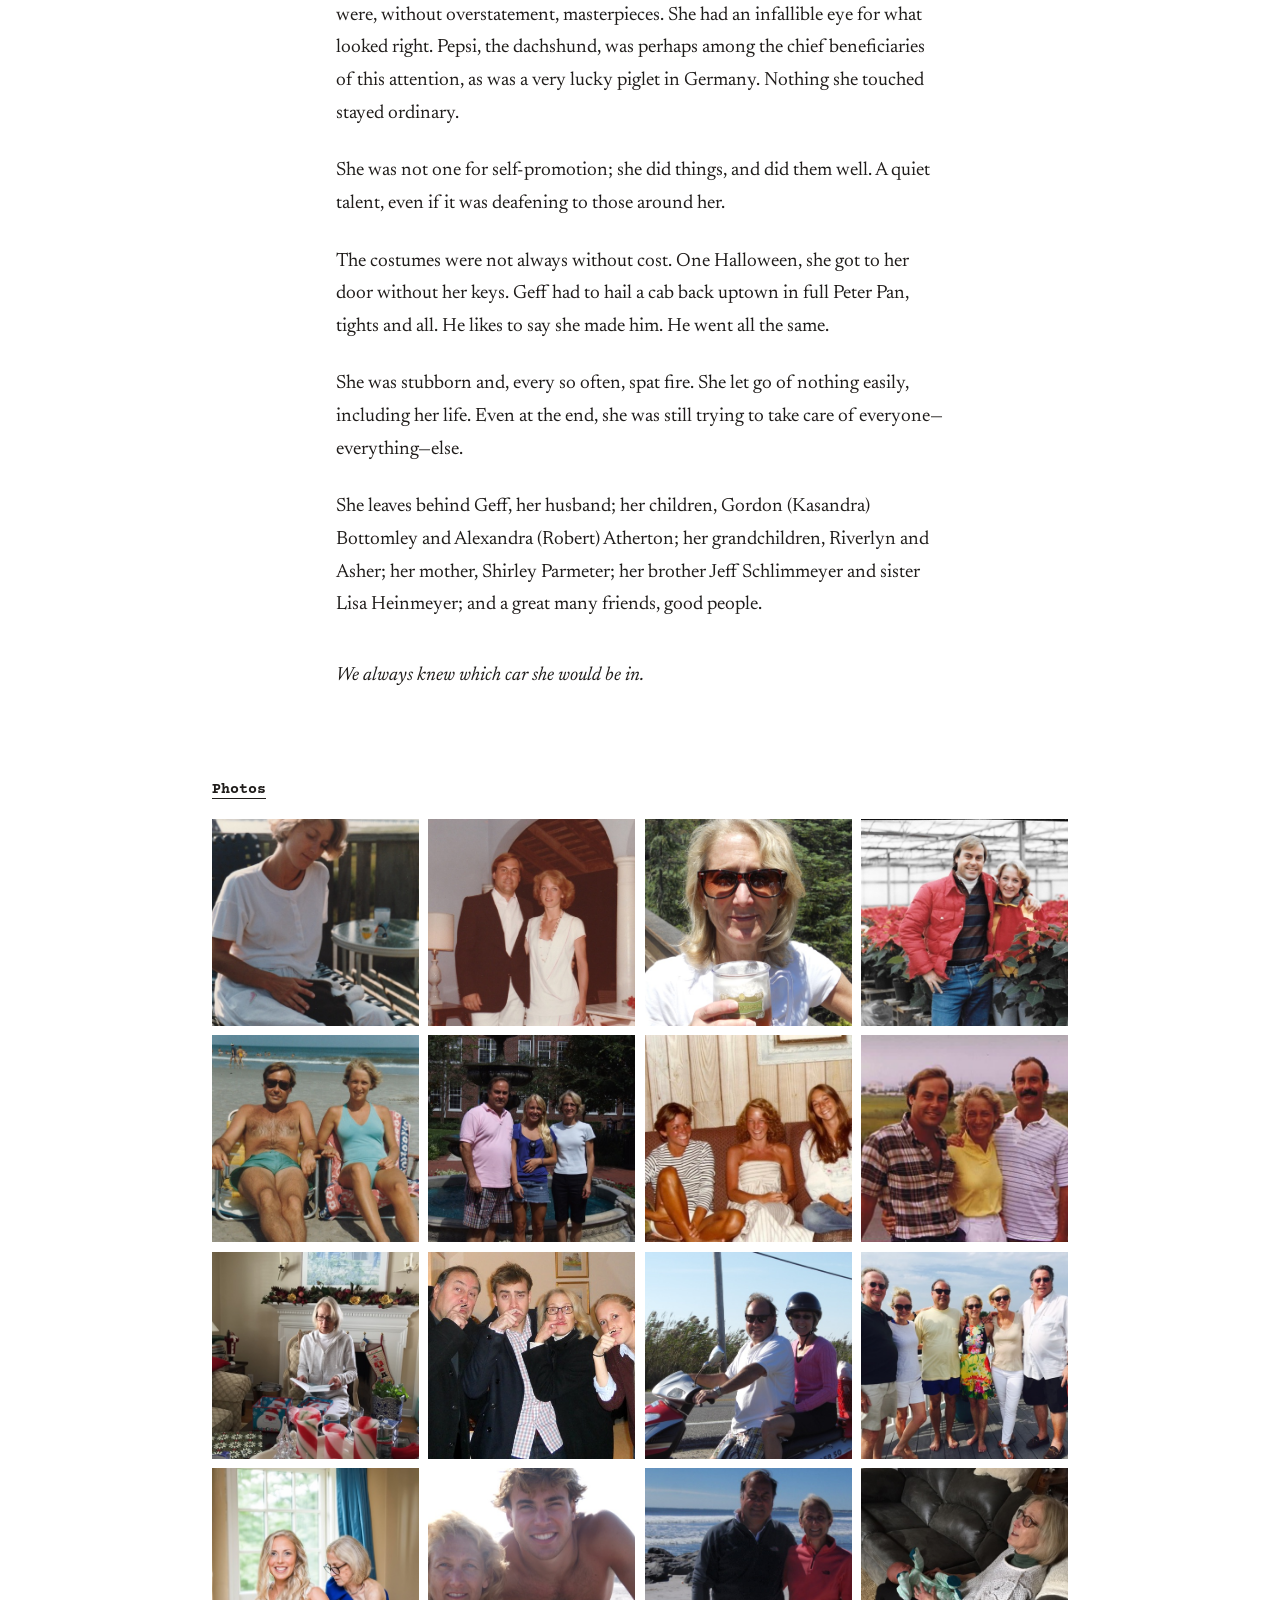
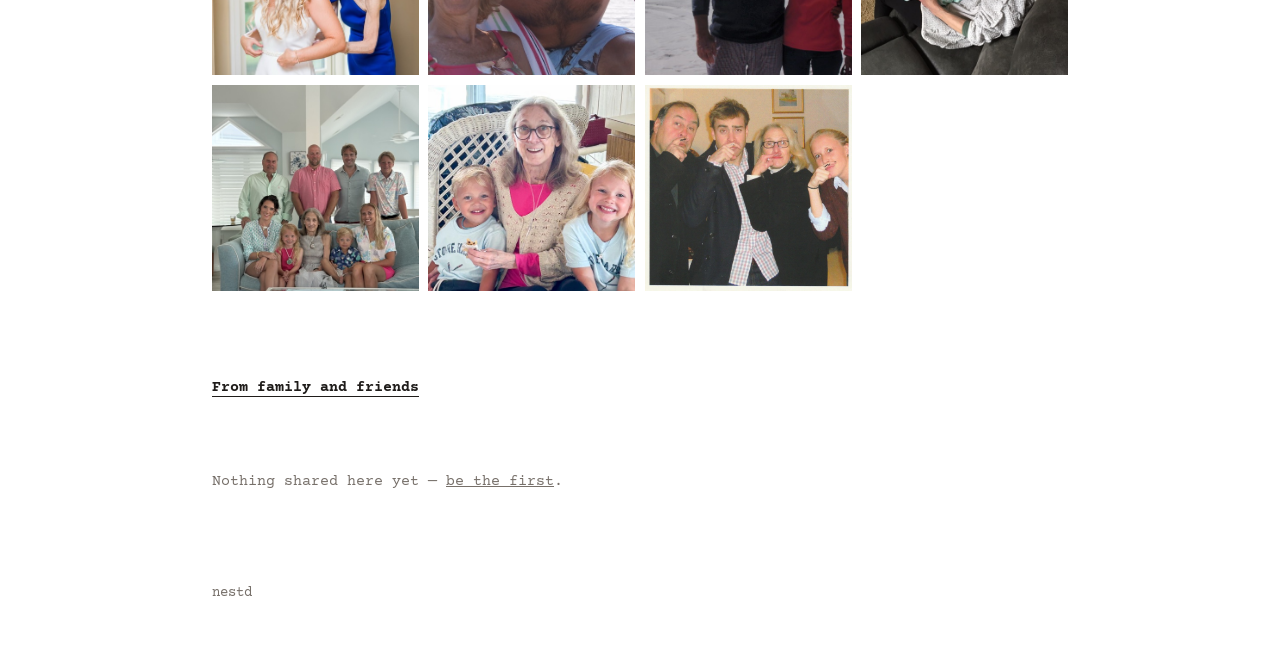
==== commit e221fd3a: "Add Share a Memory page: send a message or photo to the family Backed by a Cloudflare Worker (nestd." ====
--- a/index.html
+++ b/index.html
@@ -17,6 +17,8 @@
       <a class="brand" href="#top">Karen Lynn Bottomley</a>
       <a href="#obituary">Obituary</a>
       <a href="#gallery-section">Photos</a>
+      <a href="#memories-section">Memories</a>
+      <a href="share.html">Share a Memory</a>
       <a href="nestd.html">nestd</a>
     </nav>
 
@@ -50,6 +52,13 @@
         <h2>Photos</h2>
         <div class="gallery" id="gallery"></div>
       </section>
+
+      <section class="memories-section" id="memories-section" aria-label="Shared by family and friends">
+        <h2>From family and friends</h2>
+        <ul class="message-list" id="memories-messages"></ul>
+        <div class="gallery shared-grid" id="memories-photos"></div>
+        <p class="memories-empty" id="memories-empty" hidden>Nothing shared here yet &mdash; <a href="share.html">be the first</a>.</p>
+      </section>
     </main>
 
     <footer><a href="nestd.html">nestd</a></footer>
@@ -68,5 +77,6 @@
   </script>
   <script src="js/photos-karen.js"></script>
   <script src="js/gallery.js"></script>
+  <script src="js/memories.js"></script>
 </body>
 </html>
--- a/css/main.css
+++ b/css/main.css
@@ -66,3 +66,30 @@
 .brandhead + main .gallery-section { margin-top:0; }
 
 .contact { font:.95rem/1.6 var(--mono); margin:.75rem 0 0; color:var(--muted); }
+
+/* share page: messages + photo submissions */
+.share-section { max-width:38rem; margin:3.5rem auto 0; }
+.share-section:first-of-type { margin-top:2.5rem; }
+.share-form { display:flex; flex-direction:column; gap:1rem; margin-bottom:2rem; }
+.share-form label { display:flex; flex-direction:column; gap:.35rem; font:.95rem var(--mono); }
+.share-form .optional { color:var(--muted); font-weight:400; }
+.share-form input, .share-form textarea { font:1rem var(--serif); padding:.6rem .7rem; border:1px solid var(--line); background:var(--bg); color:var(--ink); border-radius:2px; }
+.share-form textarea { resize:vertical; }
+.share-intro { font:.95rem/1.6 var(--mono); color:var(--muted); margin:-.5rem 0 1.25rem; }
+.checkbox-label { flex-direction:row !important; align-items:flex-start; gap:.6rem !important; }
+.checkbox-label input { margin-top:.2rem; }
+.share-form button { align-self:flex-start; font:.95rem var(--mono); padding:.6rem 1.5rem; border:1px solid var(--ink); background:var(--ink); color:var(--bg); cursor:pointer; border-radius:2px; }
+.share-form button:hover { opacity:.85; }
+.form-status { font:.9rem var(--mono); color:var(--muted); min-height:1.3em; margin:0; }
+.message-list { list-style:none; margin:0; padding:0; display:flex; flex-direction:column; gap:1.5rem; }
+.message-list li { border-top:1px solid var(--line); padding-top:1rem; }
+.message-who { font:700 .9rem var(--mono); margin:0 0 .4rem; }
+.message-body { margin:0; white-space:pre-wrap; }
+.shared-grid figure { margin:0; background:var(--stage); aspect-ratio:1; overflow:hidden; }
+.shared-grid img { width:100%; height:100%; object-fit:cover; display:block; }
+.shared-grid figcaption { font:.8rem var(--mono); color:var(--muted); padding:.3rem 0 0; }
+
+/* memories: messages + photos shared by family and friends */
+.memories-section { margin-top:5rem; }
+.memories-section .message-list { margin-bottom:2.5rem; }
+.memories-empty { font:.95rem var(--mono); color:var(--muted); }
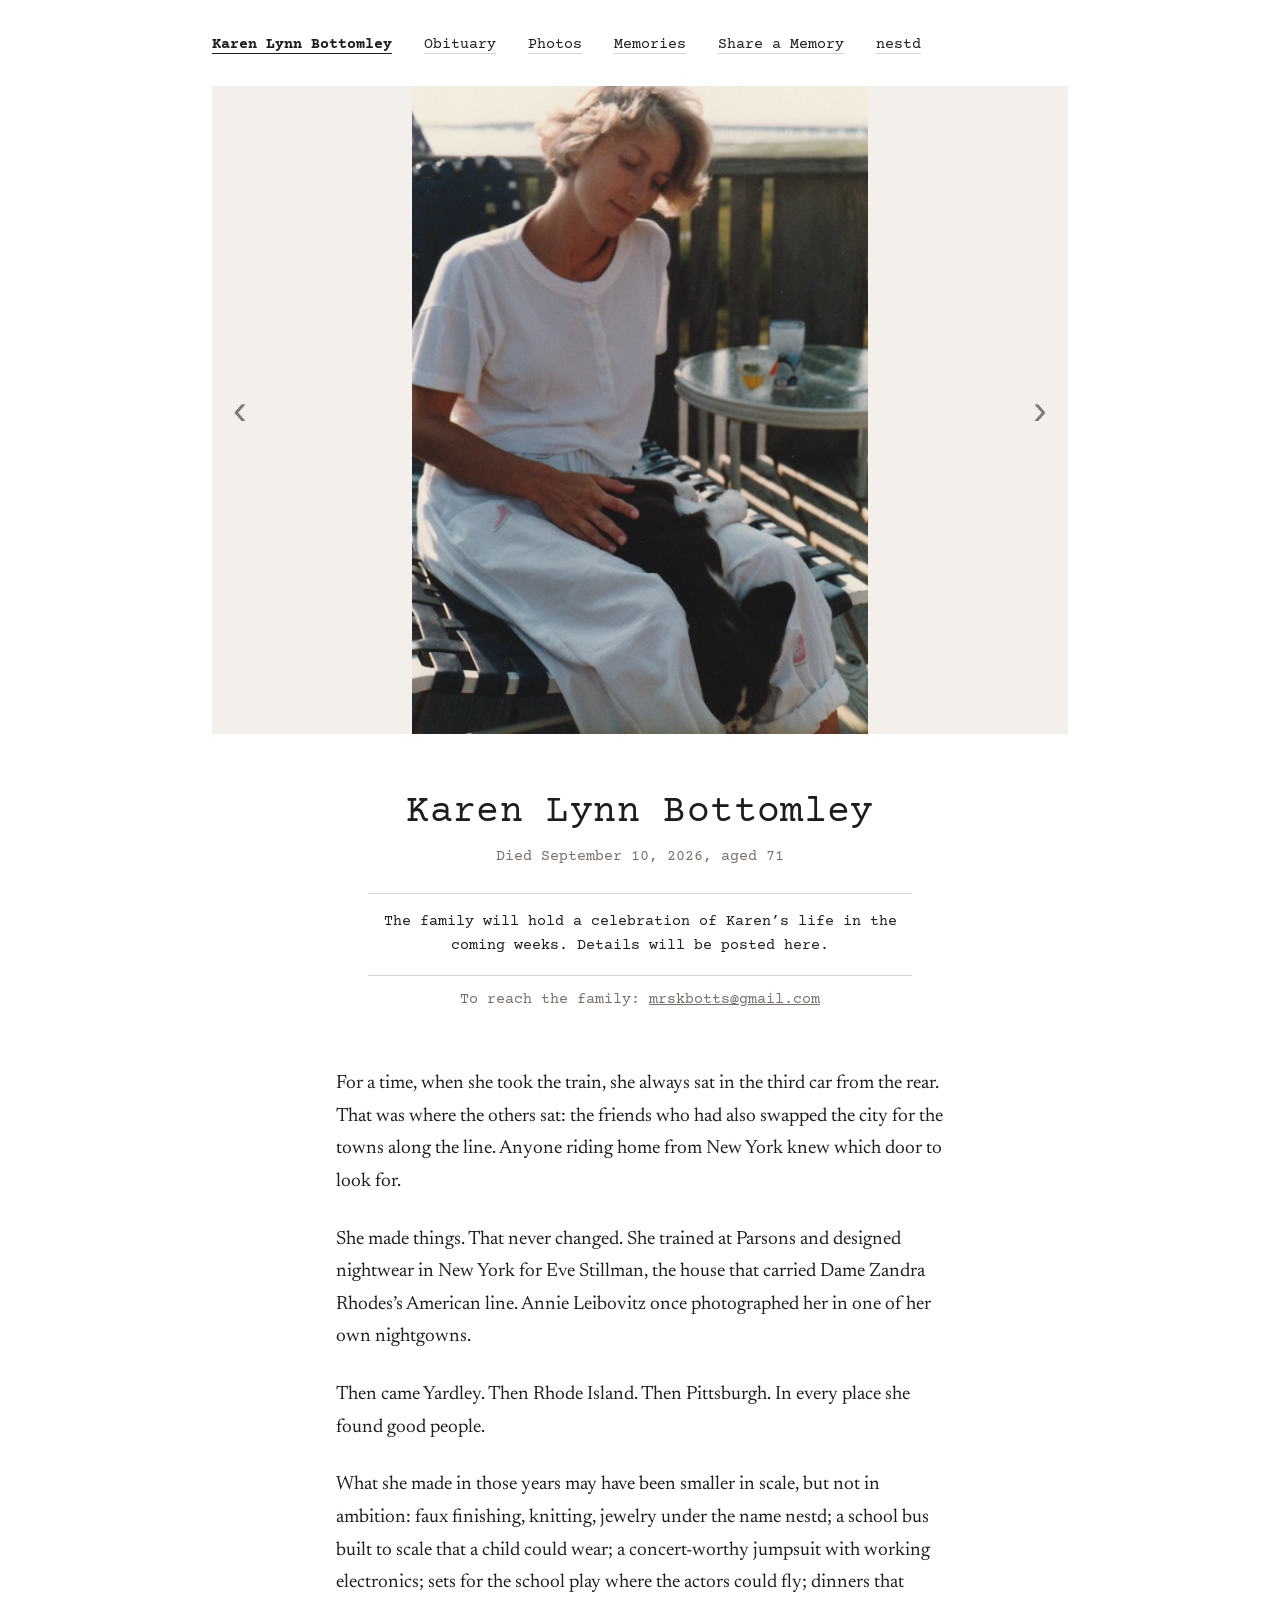
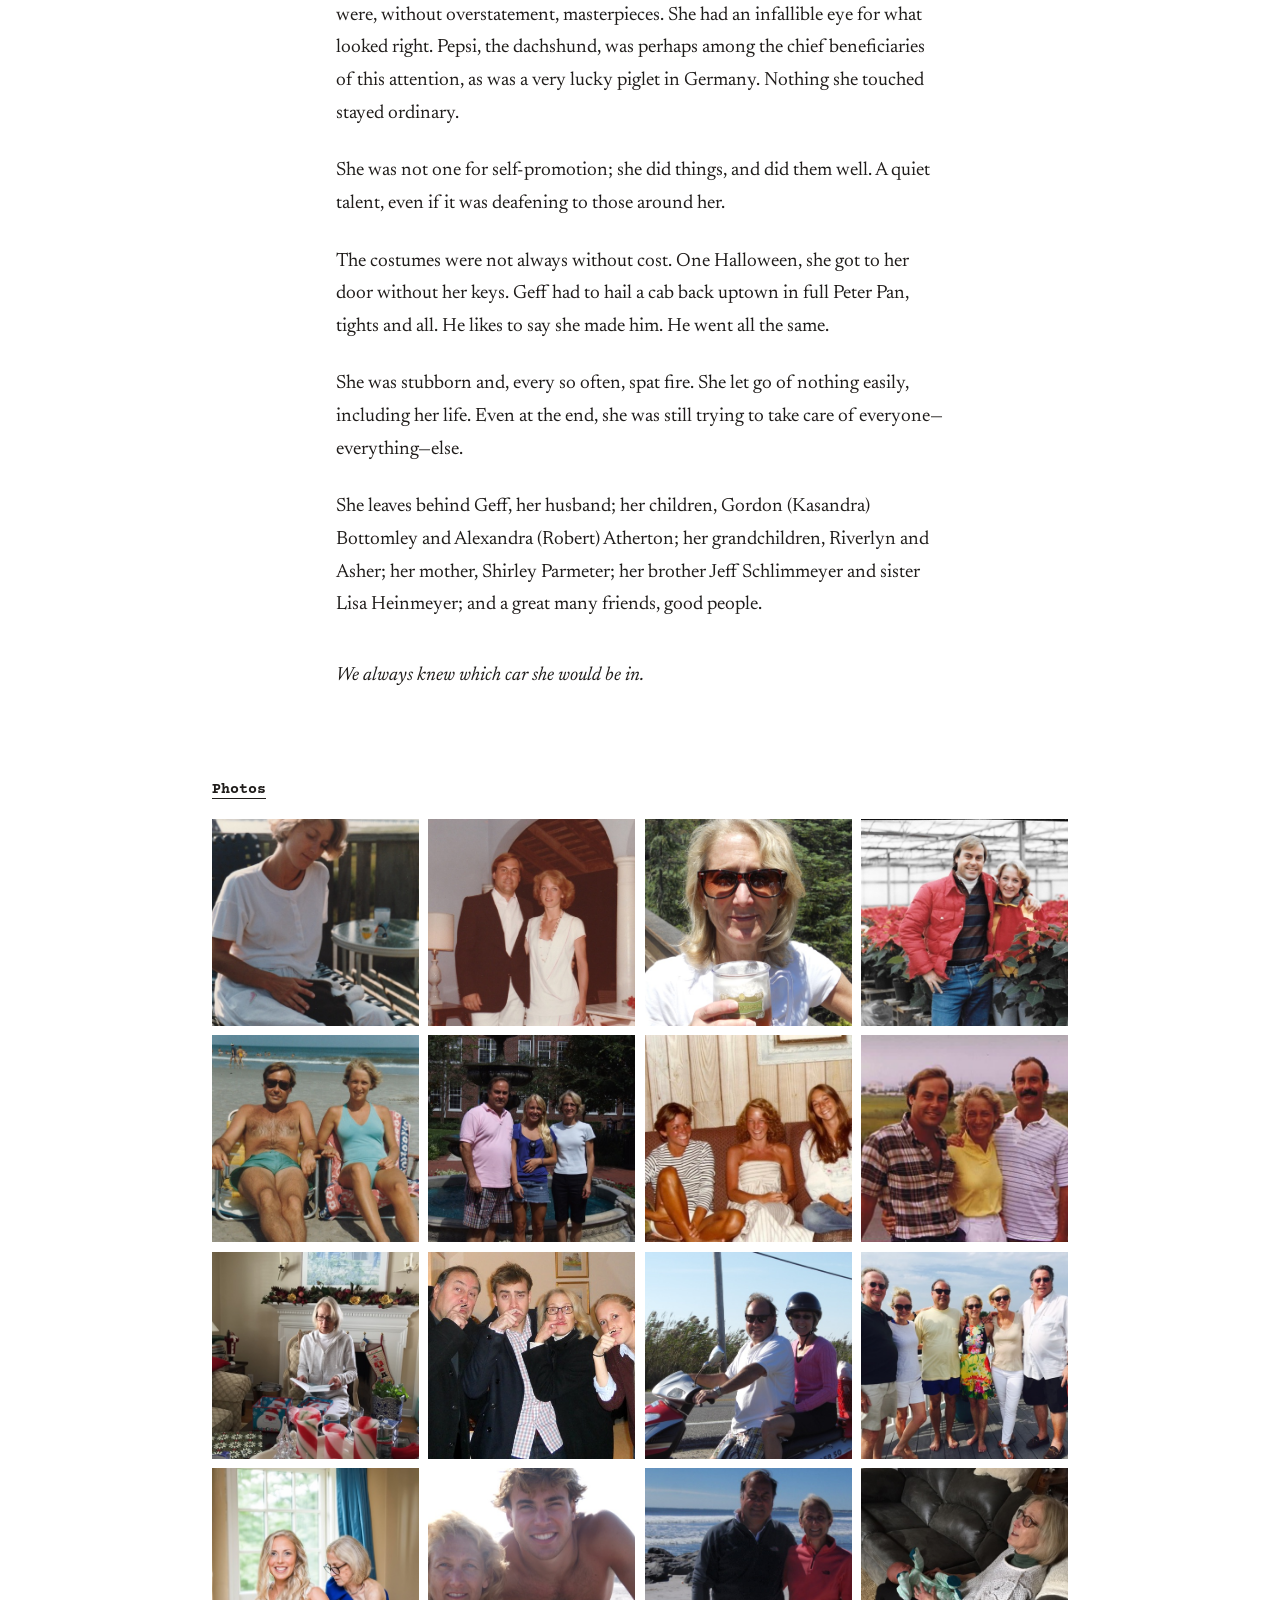
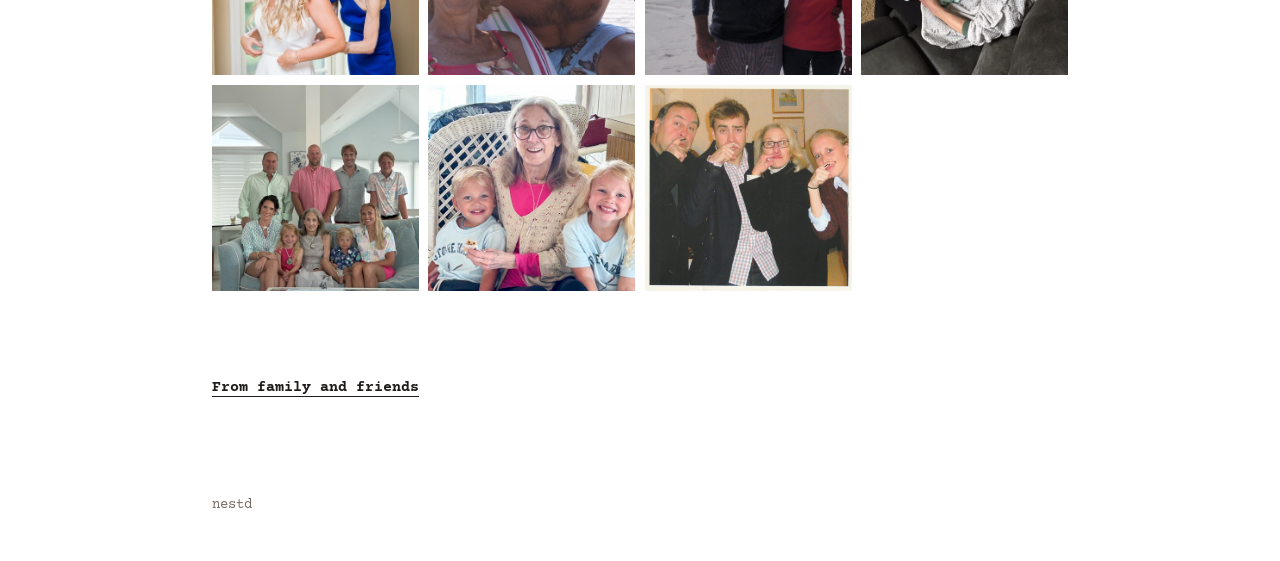
==== commit 6aafe271: "Merge opted-in guest photos into the main gallery; rename nav labels for consistency Co-Authored-By:" ====
--- a/index.html
+++ b/index.html
@@ -53,11 +53,10 @@
         <div class="gallery" id="gallery"></div>
       </section>
 
-      <section class="memories-section" id="memories-section" aria-label="Shared by family and friends">
+      <section class="memories-section" id="memories-section" aria-label="Messages from family and friends">
         <h2>From family and friends</h2>
         <ul class="message-list" id="memories-messages"></ul>
-        <div class="gallery shared-grid" id="memories-photos"></div>
-        <p class="memories-empty" id="memories-empty" hidden>Nothing shared here yet &mdash; <a href="share.html">be the first</a>.</p>
+        <p class="memories-empty" id="memories-empty" hidden>No messages here yet &mdash; <a href="share.html">be the first</a>.</p>
       </section>
     </main>
 
--- a/css/main.css
+++ b/css/main.css
@@ -85,11 +85,7 @@
 .message-list li { border-top:1px solid var(--line); padding-top:1rem; }
 .message-who { font:700 .9rem var(--mono); margin:0 0 .4rem; }
 .message-body { margin:0; white-space:pre-wrap; }
-.shared-grid figure { margin:0; background:var(--stage); aspect-ratio:1; overflow:hidden; }
-.shared-grid img { width:100%; height:100%; object-fit:cover; display:block; }
-.shared-grid figcaption { font:.8rem var(--mono); color:var(--muted); padding:.3rem 0 0; }
 
-/* memories: messages + photos shared by family and friends */
+/* memories: messages shared by family and friends (opted-in photos join the main gallery above instead) */
 .memories-section { margin-top:5rem; }
-.memories-section .message-list { margin-bottom:2.5rem; }
 .memories-empty { font:.95rem var(--mono); color:var(--muted); }
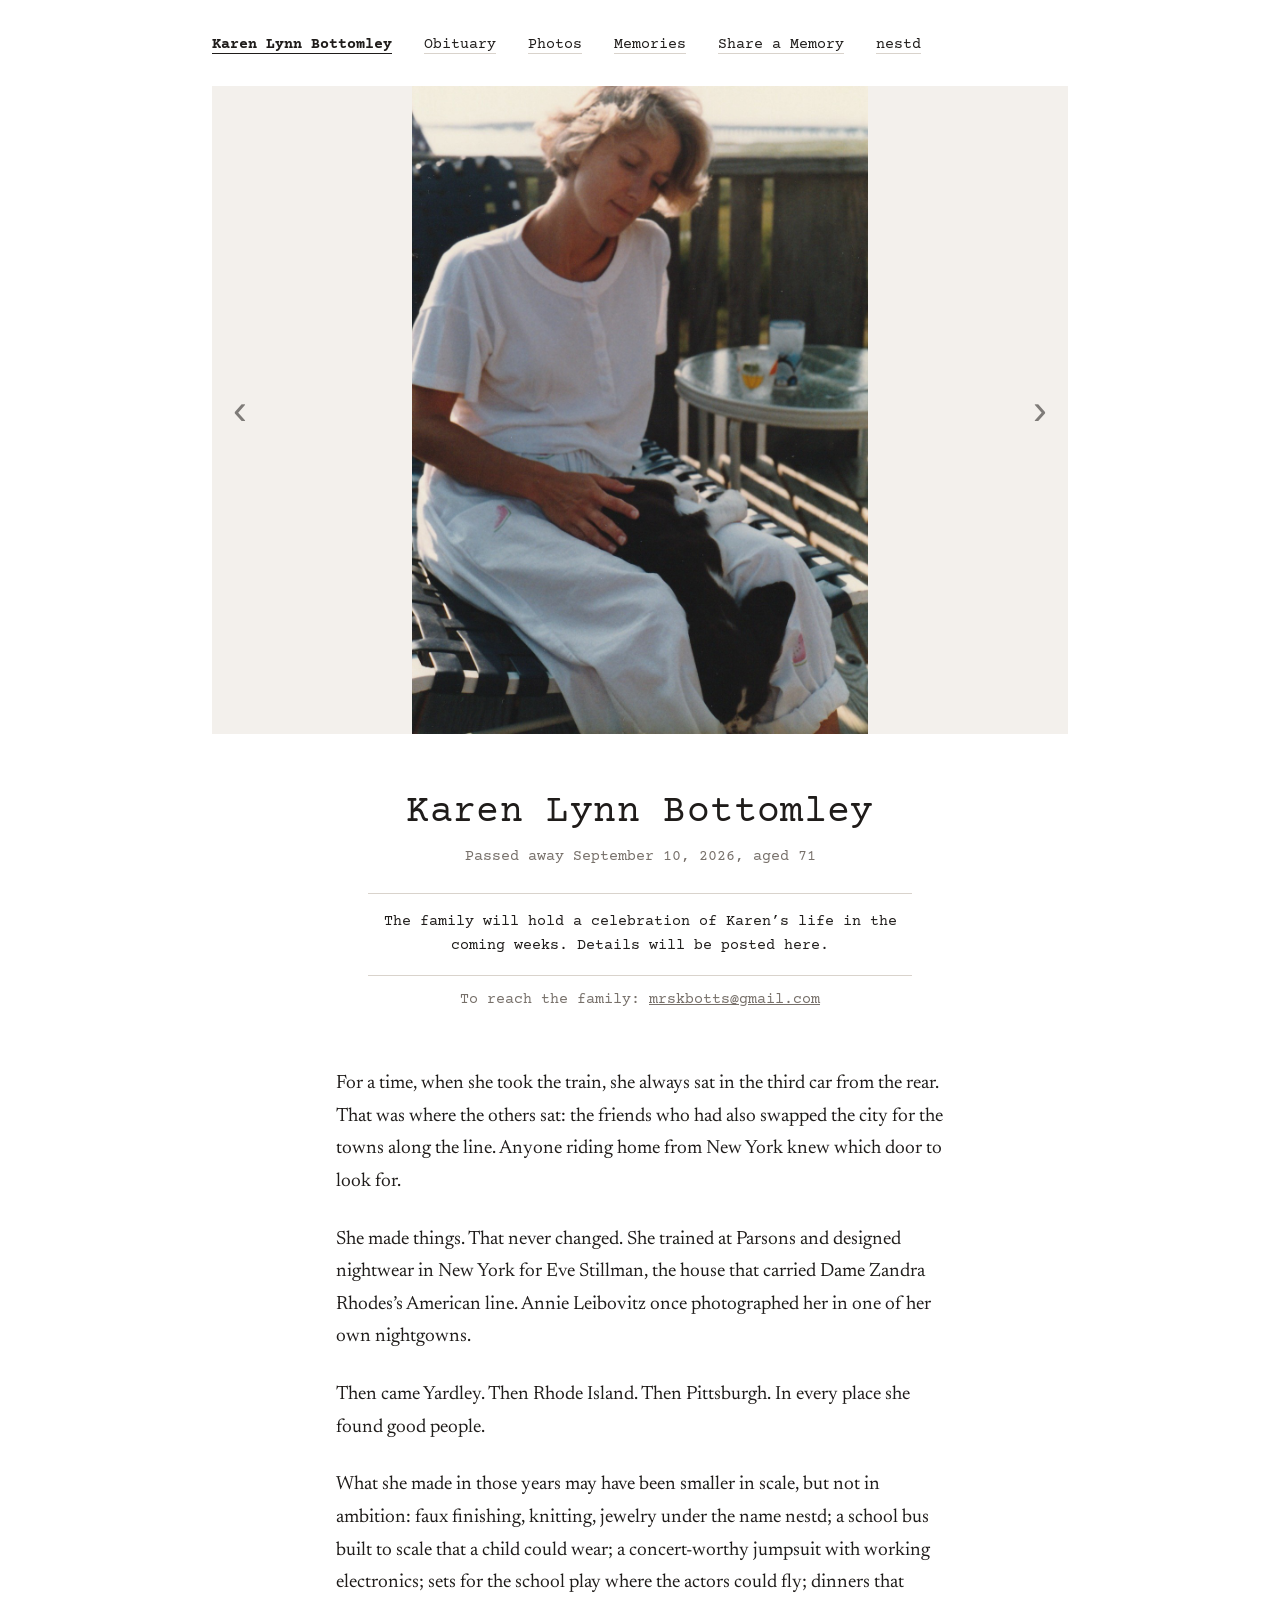
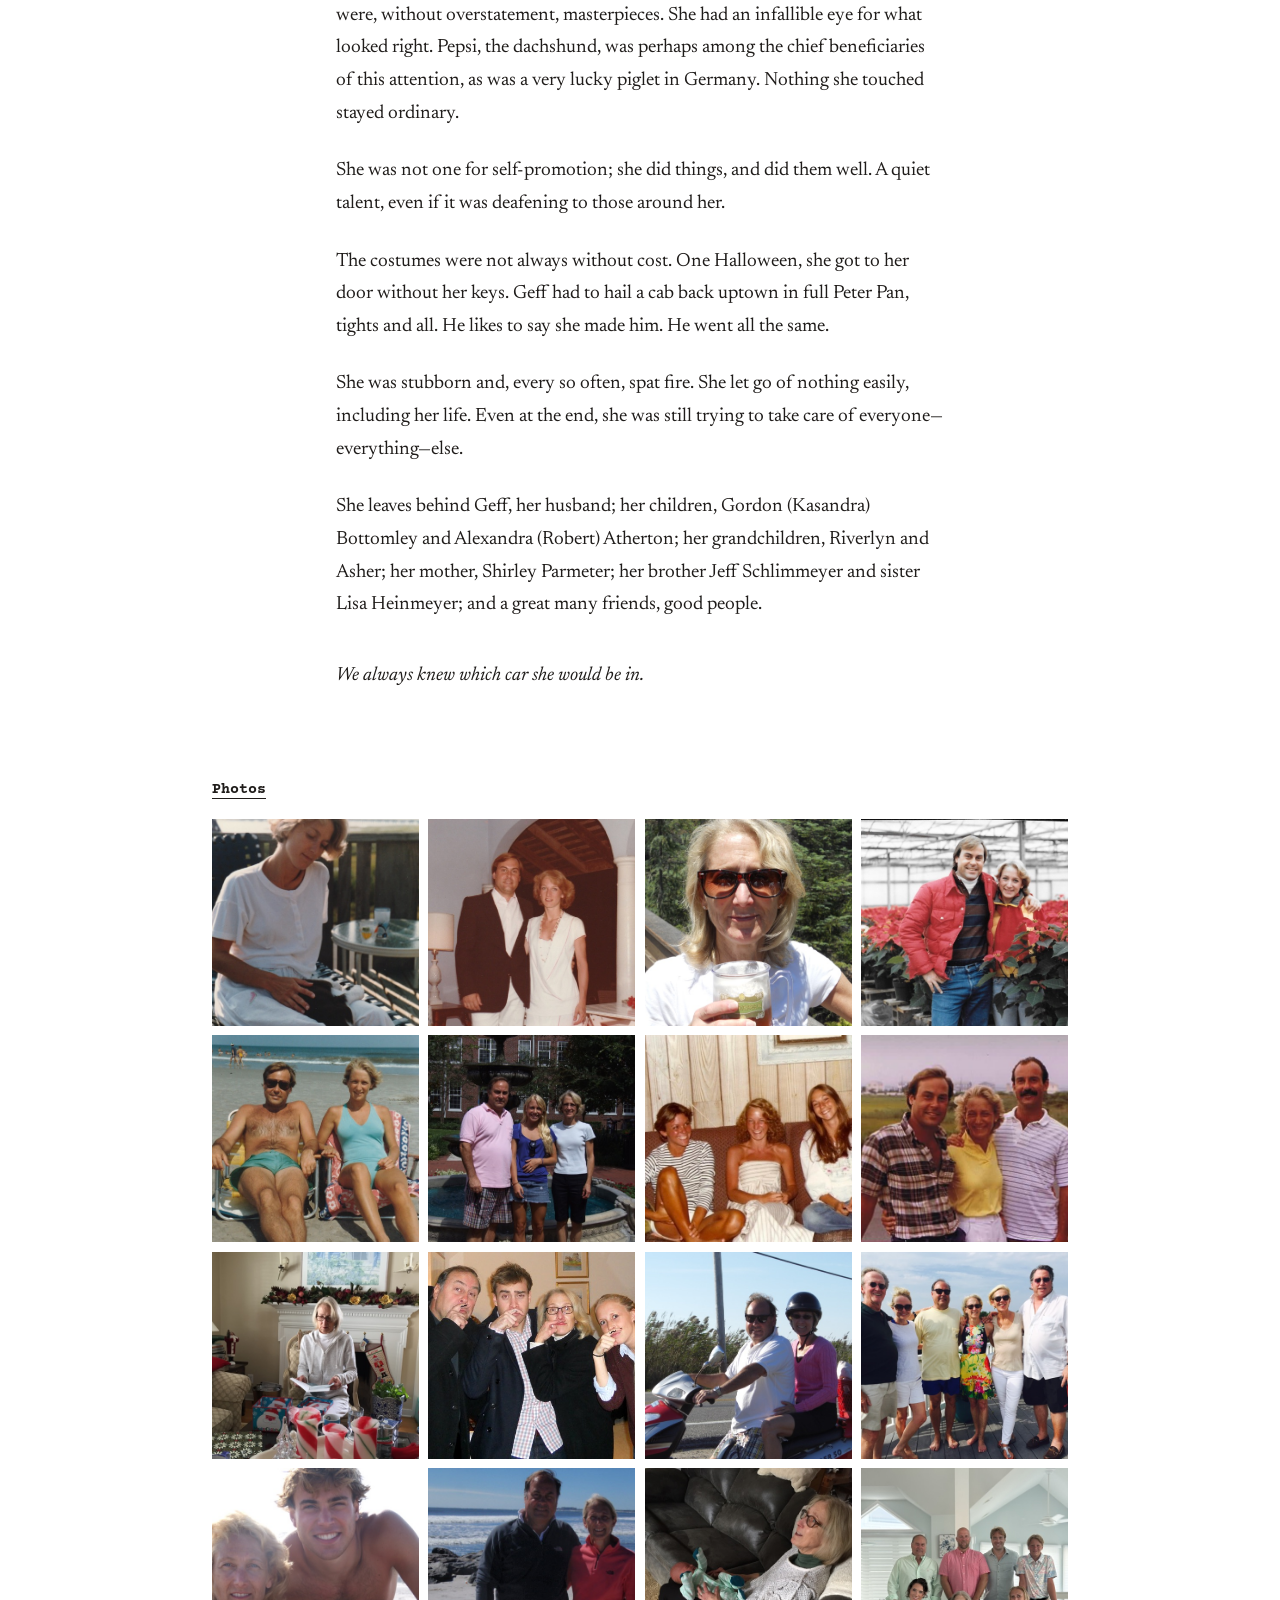
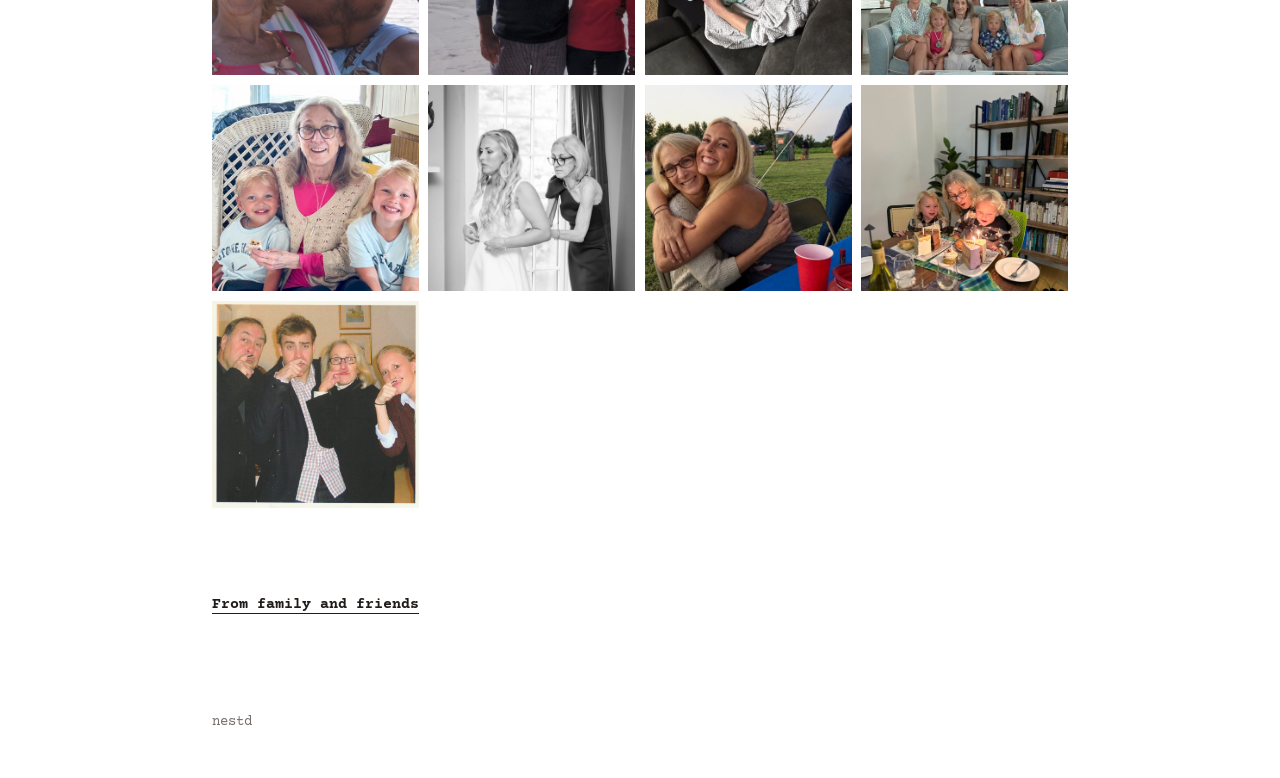
==== commit 4bf43982: "Soften death wording to "Passed away"; hide empty-messages placeholder Co-Authored-By: Claude Sonnet" ====
--- a/index.html
+++ b/index.html
@@ -30,7 +30,7 @@
 
     <header class="title">
       <h1>Karen Lynn Bottomley</h1>
-      <p class="dates">Died September 10, 2026, aged 71</p>
+      <p class="dates">Passed away September 10, 2026, aged 71</p>
       <p class="notice">The family will hold a celebration of Karen&rsquo;s life in the coming weeks. Details will be posted here.</p>
       <p class="contact" id="contact"></p>
     </header>
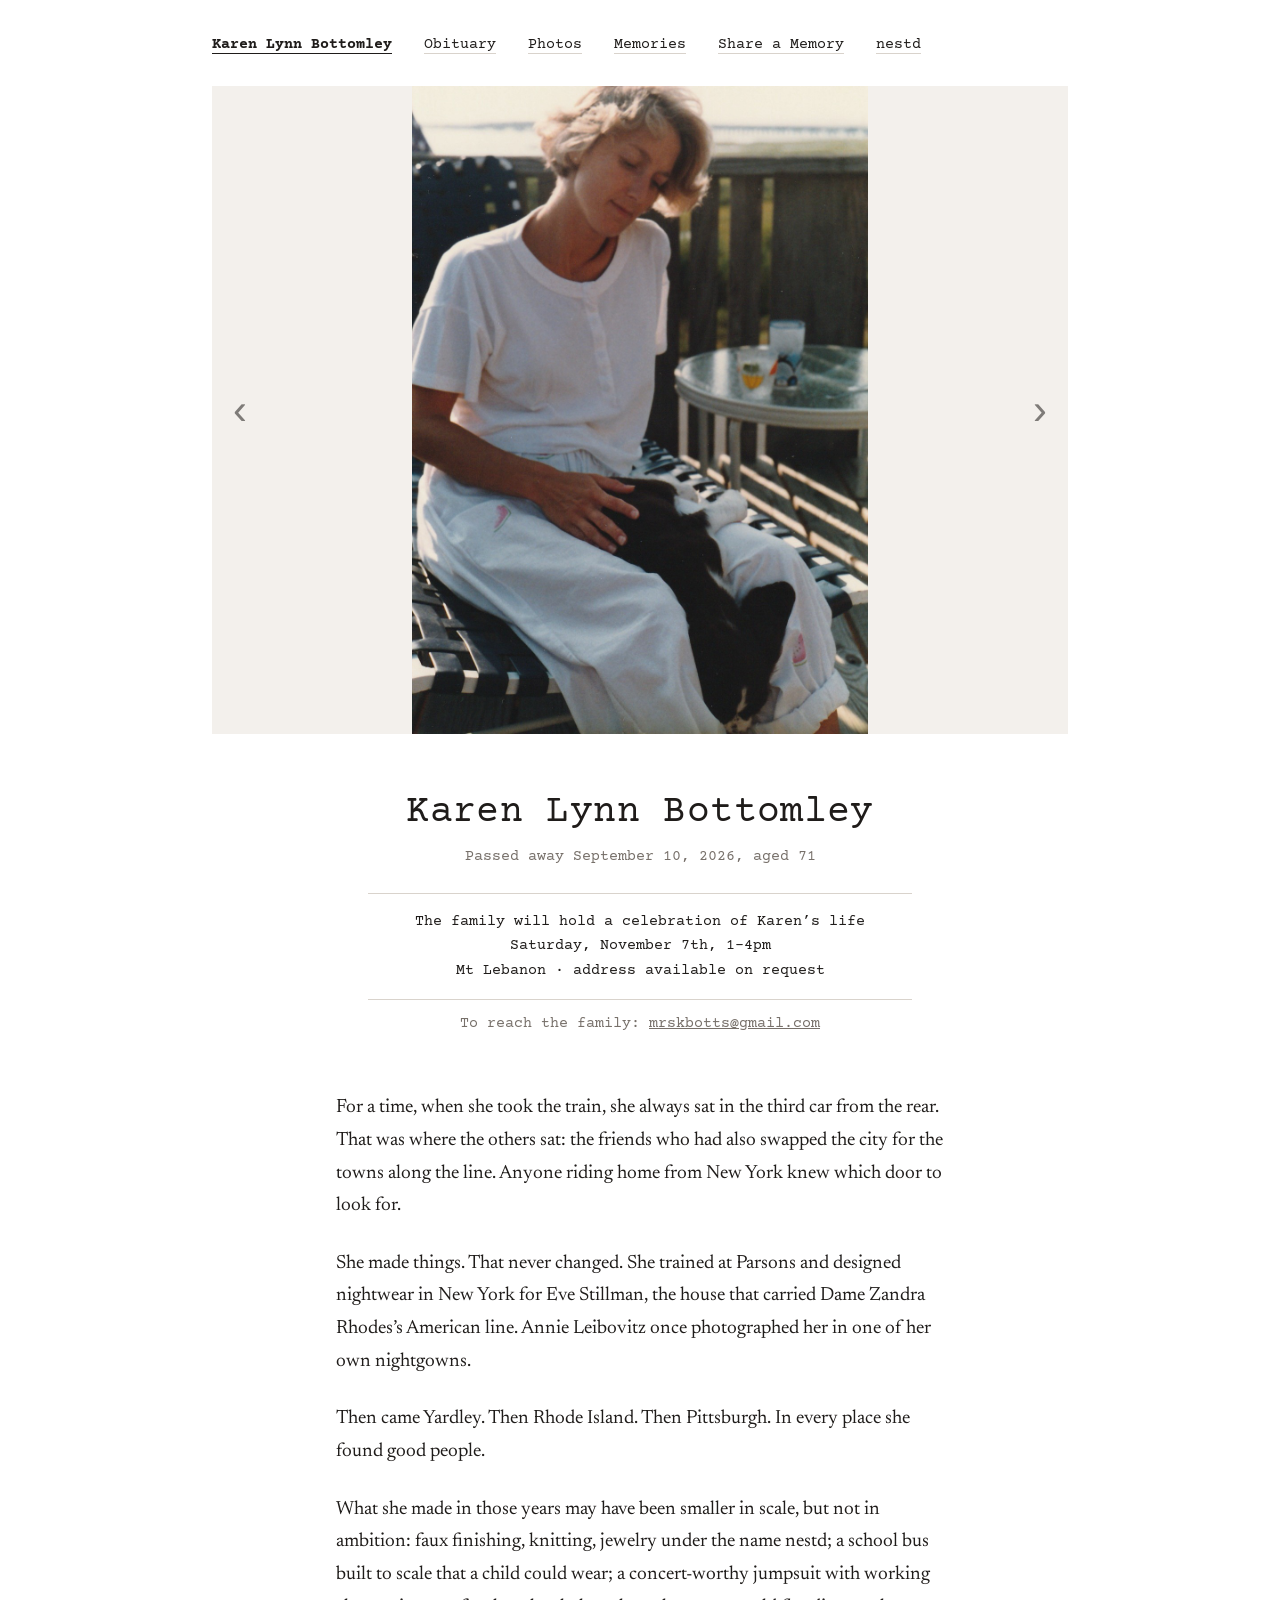
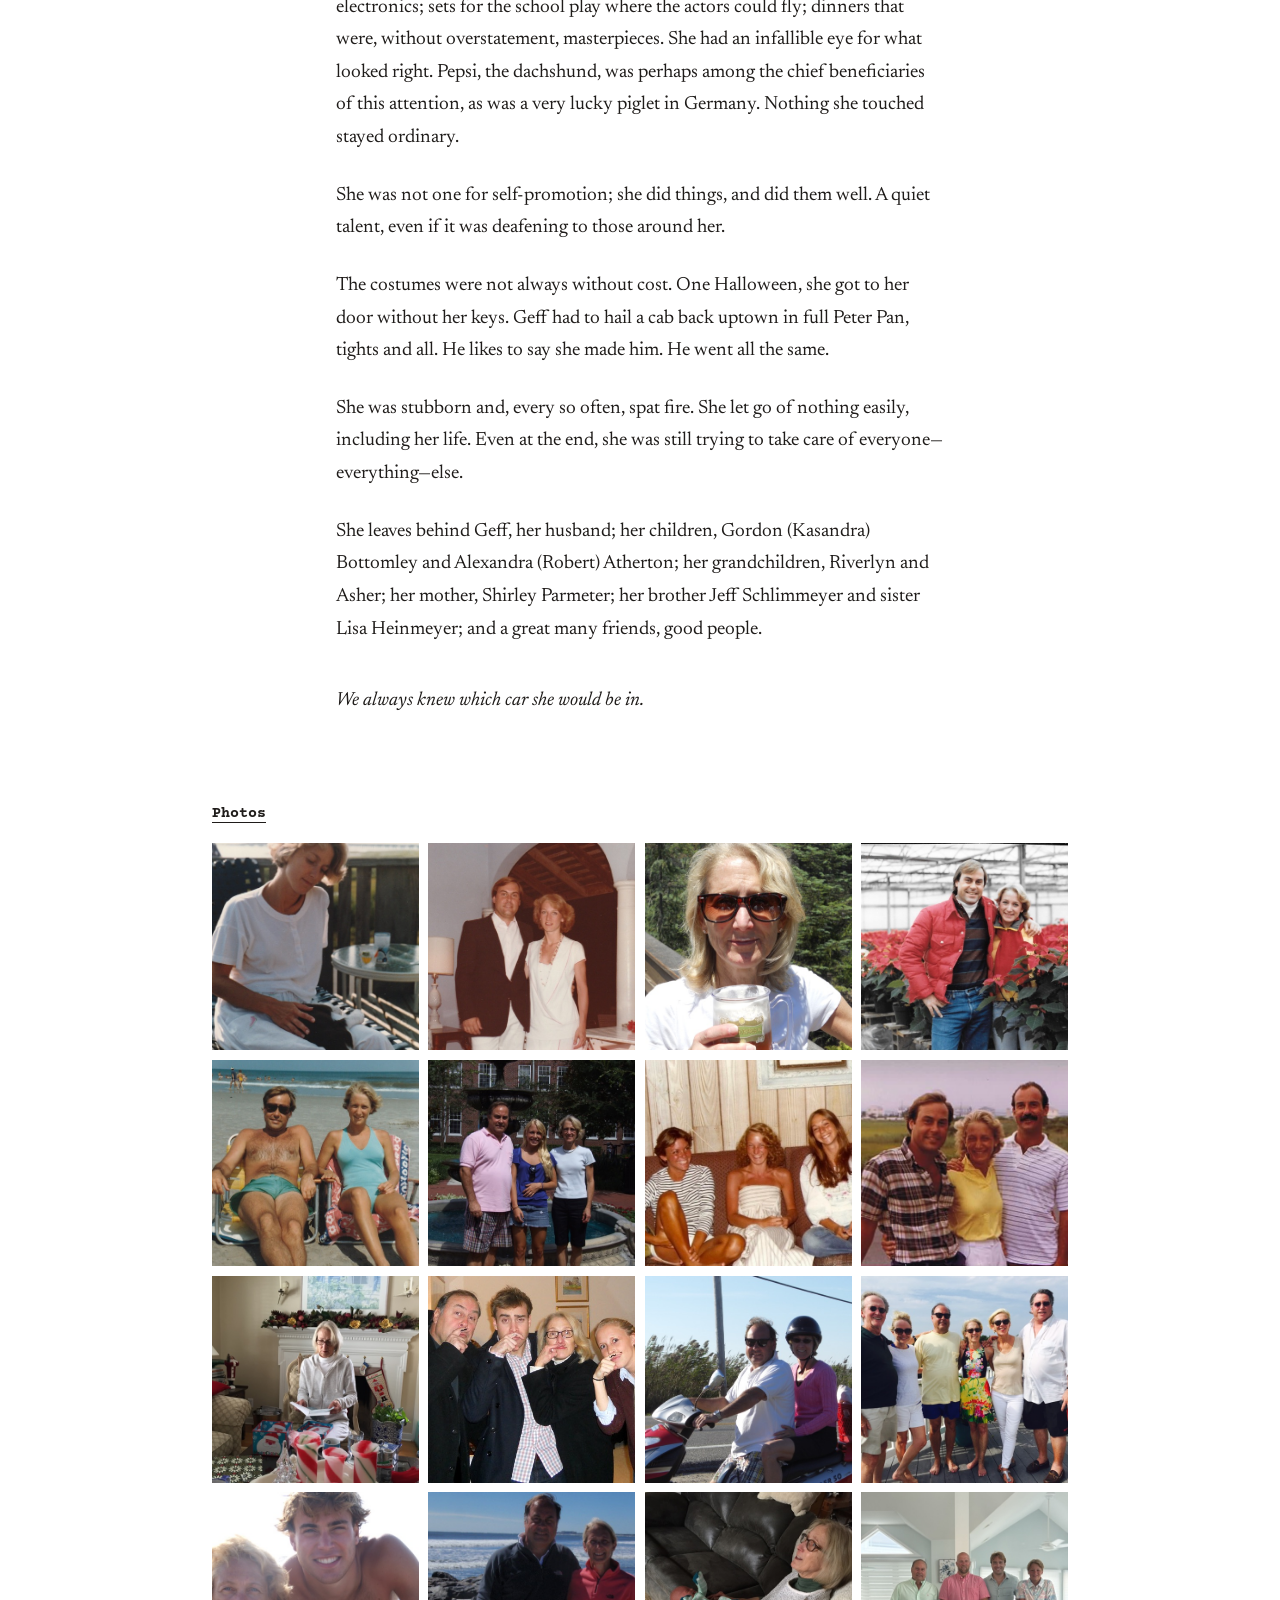
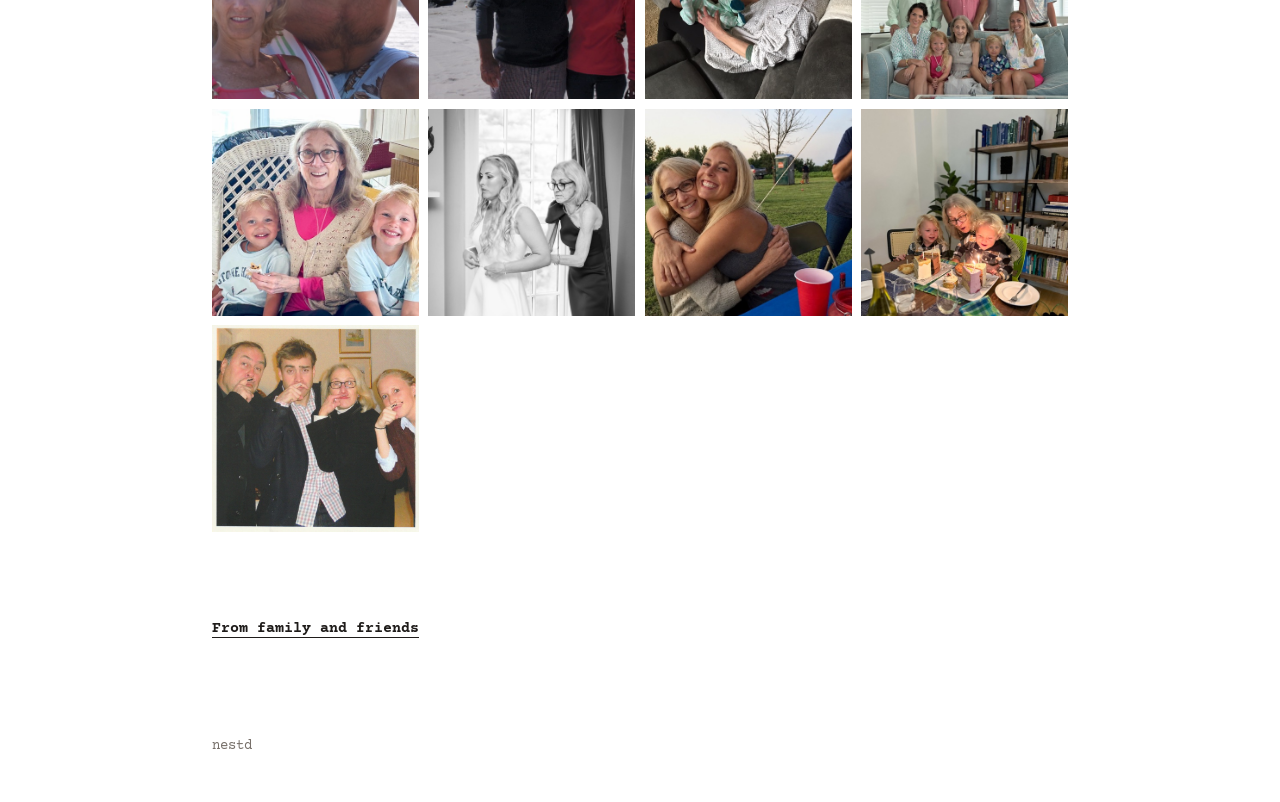
==== commit 9b4aeead: "Add celebration of life date and time; address on request" ====
--- a/index.html
+++ b/index.html
@@ -31,7 +31,7 @@
     <header class="title">
       <h1>Karen Lynn Bottomley</h1>
       <p class="dates">Passed away September 10, 2026, aged 71</p>
-      <p class="notice">The family will hold a celebration of Karen&rsquo;s life in the coming weeks. Details will be posted here.</p>
+      <p class="notice">The family will hold a celebration of Karen&rsquo;s life<br>Saturday, November 7th, 1&ndash;4pm<br>Mt Lebanon &middot; address available on request</p>
       <p class="contact" id="contact"></p>
     </header>
 
